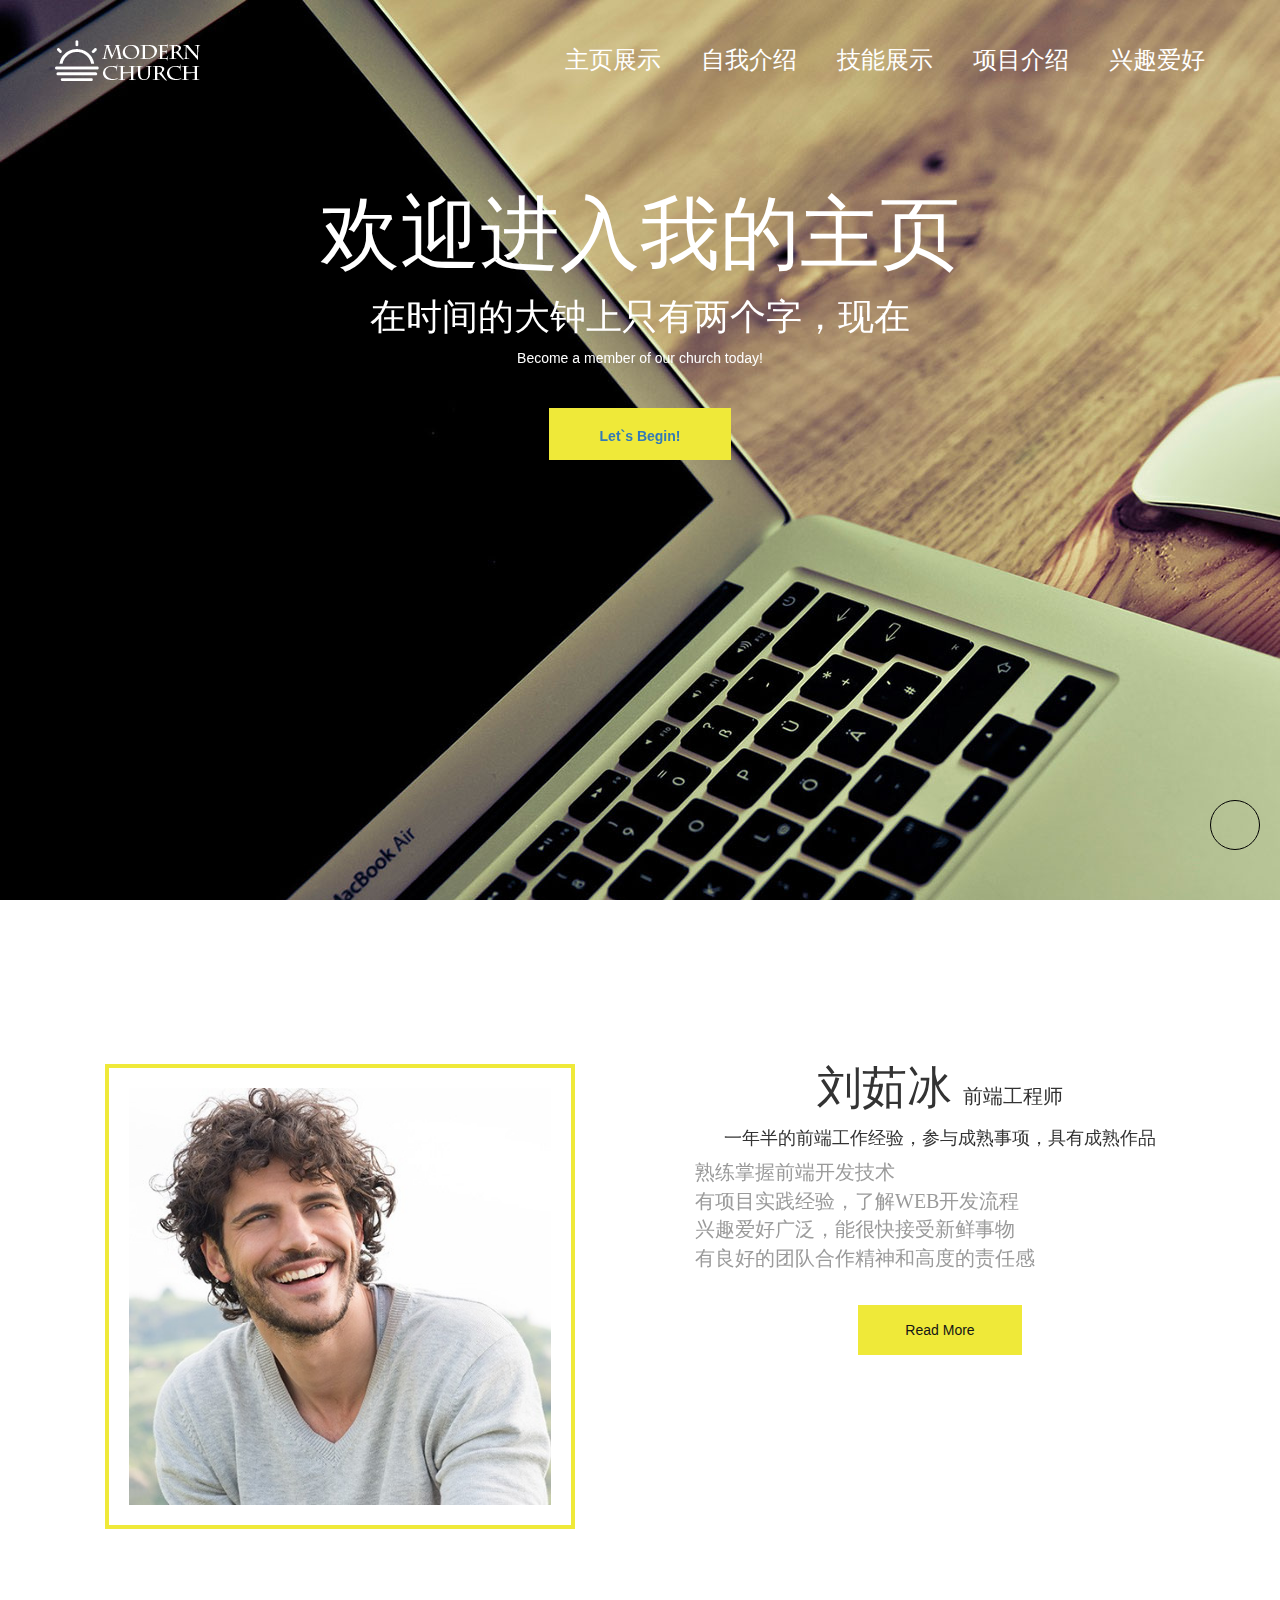
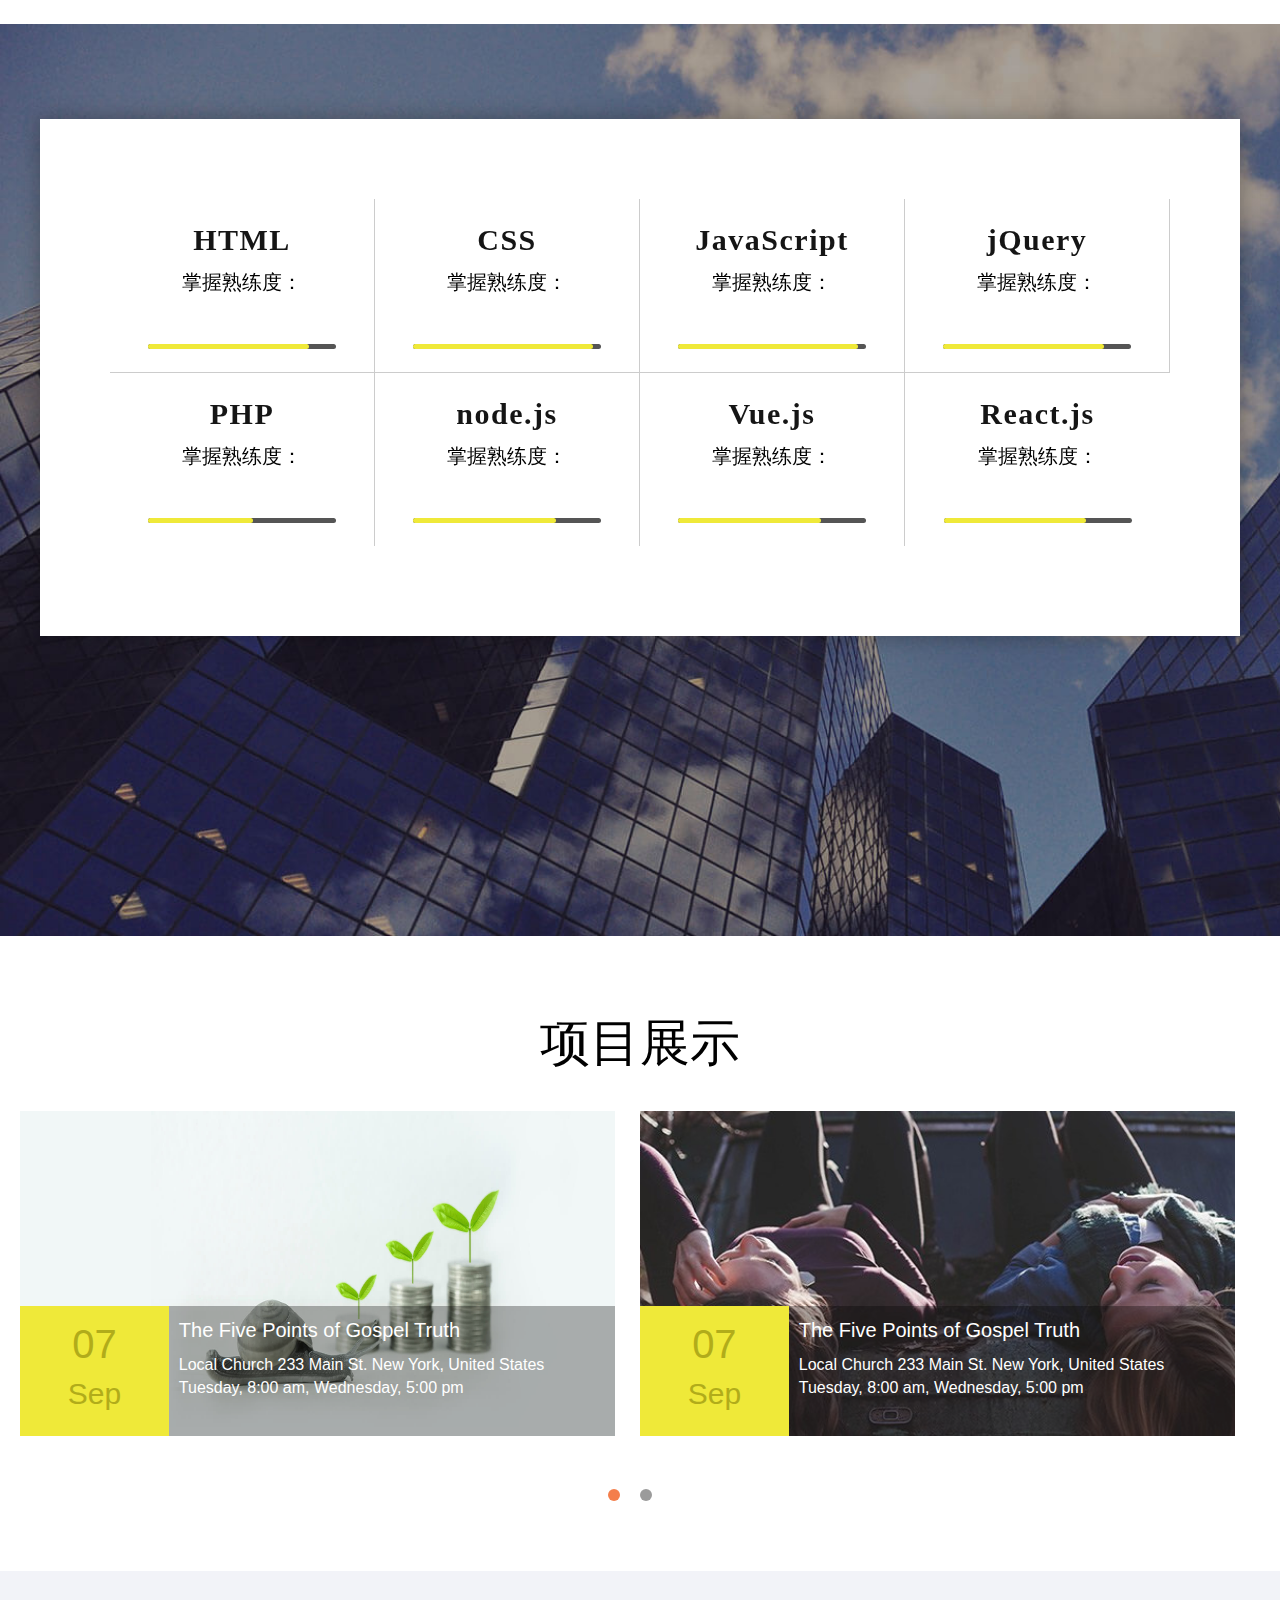
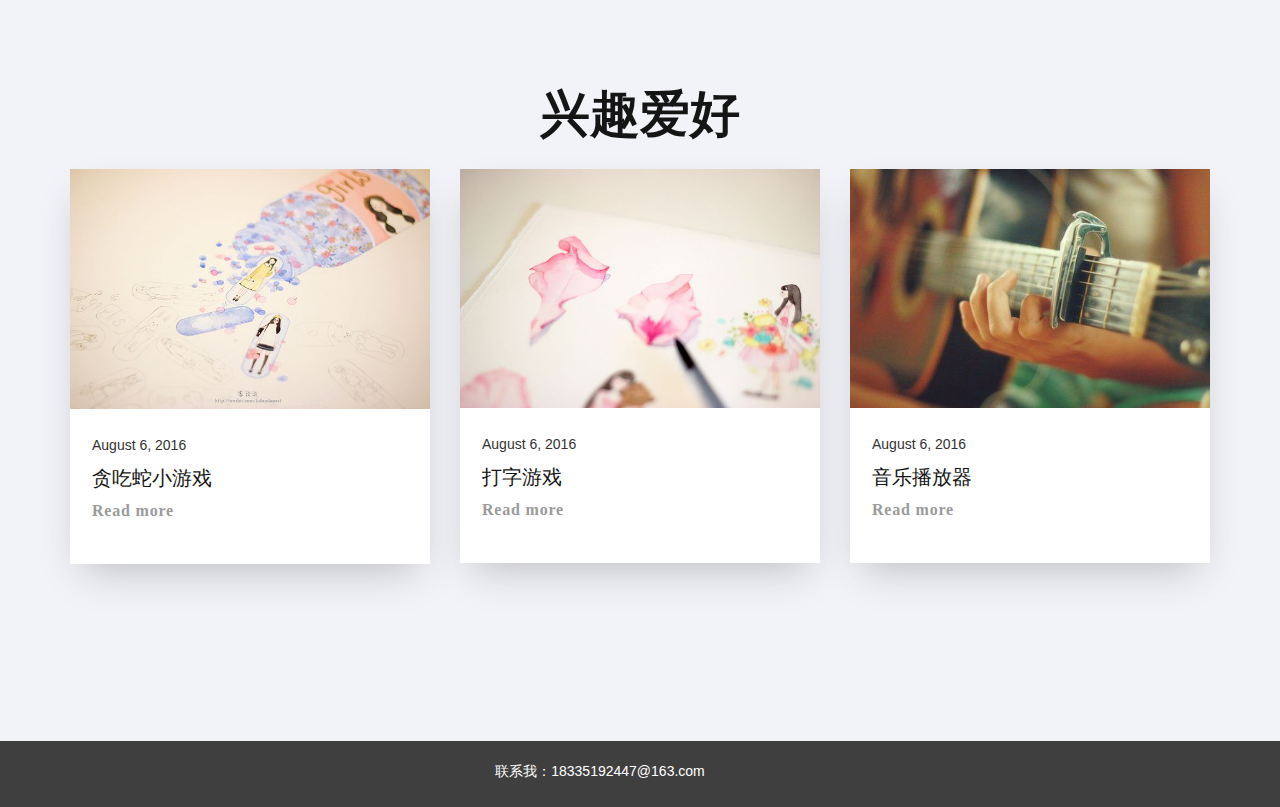
==== index.html @ 9169ab32 "'all'" ====
<!DOCTYPE html>
<html lang="en">
<head>
    <meta charset="UTF-8">
    <script src="src/jquery.js"></script>
    <script src="src/bootstrap.min.js"></script>
    <script src="index.js"></script>
    <link rel="stylesheet" href="src/bootstrap.min.css">
    <link rel="stylesheet" href="http://at.alicdn.com/t/font_359602_fuip4lczt9ey7gb9.css">
    <link rel="stylesheet" href="index.css">
    <script src="animate.js"></script>
    <title>个人站</title>
</head>
<body>
    <section class="banner">
        <div class="MAX-banner">
            <ul class="BN-img">
                <li class="active"><img src="img/02.jpg" alt=""></li>
                <li><img src="img/06.jpg" alt=""></li>
                <li><img src="img/03.jpg" alt=""></li>
            </ul>
            <ul class="BN-circle">
                <li class="icon-1 active"></li>
                <li class="icon-1"></li>
                <li class="icon-1"></li>
            </ul>
            <div class="nav">
                <div class="nav-inner">
                    <div class="logo">
                        <img src="img/logo.png" alt="">
                    </div>
                    <div class="nav_elements">
                        <ul>
                            <li>
                                <a>主页展示</a>
                            </li>
                            <li>
                                <a>自我介绍</a>
                            </li>
                            <li>
                                <a>技能展示</a>
                            </li>
                            <li>
                                <a>项目介绍</a>
                            </li>
                            <li>
                                <a>兴趣爱好</a>
                            </li>
                        </ul>
                    </div>
                </div>
            </div>
        </div>
    </section>
    <ul class="nav-hide">
        <li><a href="">主页展示</a></li>
        <li><a href="">自我介绍</a></li>
        <li><a href="">技能展示</a></li>
        <li><a href="">项目介绍</a></li>
        <li><a href="">兴趣爱好</a></li>
    </ul>
    <div class="MIN-nav_elements">
        <div class="nav_top">
            <span class="icon-caidan"></span>
            <div class="logo">
                <img src="img/logo.png" alt="">
            </div>
            <span class="icon-sandian"></span>
        </div>
    </div>
    <div class="navTop">
        <div class="navTop_inner">
            <div class="logoBox">
                <img src="img/logo.png" alt="">
            </div>
            <div class="wordBox">
                <ul>
                    <li>
                        <a>主页展示</a>
                    </li>
                    <li>
                        <a>自我介绍</span></a>
                    </li>
                    <li>
                        <a>技能展示</a>
                    </li>
                    <li>
                        <a>项目展示</a>
                    </li>
                    <li>
                        <a>兴趣爱好</a>
                    </li>
                </ul>
            </div>
        </div>
    </div>
    <div class="container rb_section1">
        <div class="row">
            <div class="col-sm-10 col-sm-offset-1 col-lg-8 col-lg-offset-2 col-md-10 col-md-offset-1 col-xs-12">
                <div class="hgroup">
                    <h1 style="font-family: 华文新魏">欢迎进入我的主页</h1>
                    <h3 style="font-family: 华文新魏">在时间的大钟上只有两个字，现在</h3>
                </div>
                <p>Become a member of our church today!</p>
                <a href="">Let`s Begin!</a>
            </div>
        </div>
    </div>
    <section class="rb_section2">
        <div class="row">
            <div class="col-md-6 col-md-push-6 col-sm-12">
                <div class="at_inset">
                    <div class="hgroup">
                        <h2 style="font-family: 华文新魏">刘茹冰 <span style="font-size: 20px">前端工程师</span></h2>
                        <h6 style="font-family: 华文新魏">一年半的前端工作经验，参与成熟事项，具有成熟作品</h6>
                    </div>
                    <p style="text-align: left;padding: 0 20px;font-family: 华文新魏;font-size: 20px">
                        <span class="icon-dian" style="font-family: iconfont;font-size: 20px"></span>
                        <span>熟练掌握前端开发技术</span><br>
                        <span class="icon-dian" style="font-family: iconfont;font-size: 20px"></span>
                        <span>有项目实践经验，了解WEB开发流程</span><br>
                        <span class="icon-dian" style="font-family: iconfont;font-size: 20px"></span>
                        <span>兴趣爱好广泛，能很快接受新鲜事物</span><br>
                        <span class="icon-dian" style="font-family: iconfont;font-size: 20px"></span>
                        <span>有良好的团队合作精神和高度的责任感</span><br>
                    </p>
                    <a>Read More</a>
                </div>
            </div>
            <div class="rb_section2_blew col-md-6 col-md-pull-6 col-sm-12">
                <div class="at_inset1">
                    <div class="at_inset1_img">
                        <img src="img/me.jpg" alt="">
                    </div>
                </div>
            </div>
        </div>
    </section>
    <section class="rb_section3">
        <div class="row">
            <div class="skill1 col-sm-3">
                <div class="skill1_1">
                    <div class="himg">
                        <span class="icon-html"></span>
                    </div>
                    <p><a href="">HTML</a></p>
                    <p style="font-family: 华文新魏;font-size: 20px;color: #000">掌握熟练度：</p>
                    <p class="plan">
                        <span style="width: 86%"></span>
                        <span class="icon-zuobiao" style="left: 80% "></span>
                    </p>
                </div>
            </div>
            <div class="skill1 col-sm-3">
                <div class="skill1_1">
                    <div class="himg">
                        <span class="icon-css31"></span>
                    </div>
                    <p><a href="">CSS</a></p>
                    <p style="font-family: 华文新魏;font-size: 20px;color: #000">掌握熟练度：</p>
                    <p class="plan">
                        <span style="width: 96%"></span>
                        <span class="icon-zuobiao" style="left: 90% "></span>
                    </p>
                </div>
            </div>
            <div class="skill1 col-sm-3">
                <div class="skill1_1">
                    <div class="himg">
                        <span class="icon-socialjavascript"></span>
                    </div>
                    <p><a href="">JavaScript</a></p>
                    <p style="font-family: 华文新魏;font-size: 20px;color: #000">掌握熟练度：</p>
                    <p class="plan">
                        <span style="width: 96%"></span>
                        <span class="icon-zuobiao" style="left: 90% "></span>
                    </p>
                </div>
            </div>
            <div class="skill1 col-sm-3">
                <div class="skill1_1">
                    <div class="himg">
                        <span class="icon-jquery-copy"></span>
                    </div>
                    <p><a href="">jQuery</a></p>
                    <p style="font-family: 华文新魏;font-size: 20px;color: #000">掌握熟练度：</p>
                    <p class="plan">
                        <span style="width: 86%"></span>
                        <span class="icon-zuobiao" style="left: 80% "></span>
                    </p>
                </div>
            </div>
            <div class="skill1 skill3 col-sm-3">
                <div class="skill1_1">
                    <div class="himg">
                        <span class="icon-php"></span>
                    </div>
                    <p><a href="">PHP</a></p>
                    <p style="font-family: 华文新魏;font-size: 20px;color: #000">掌握熟练度：</p>
                    <p class="plan">
                        <span style="width: 56%"></span>
                        <span class="icon-zuobiao" style="left: 50% "></span>
                    </p>
                </div>
            </div>
            <div class="skill1 skill3 col-sm-3">
                <div class="skill1_1">
                    <div class="himg">
                        <span class="icon-nodejs1"></span>
                    </div>
                    <p><a href="">node.js</a></p>
                    <p style="font-family: 华文新魏;font-size: 20px;color: #000">掌握熟练度：</p>
                    <p class="plan">
                        <span style="width: 76%"></span>
                        <span class="icon-zuobiao" style="left: 70% "></span>
                    </p>
                </div>
            </div>
            <div class="skill1 skill3 col-sm-3">
                <div class="skill1_1">
                    <div class="himg">
                        <span class="icon-vuejs"></span>
                    </div>
                    <p><a href="">Vue.js</a></p>
                    <p style="font-family: 华文新魏;font-size: 20px;color: #000">掌握熟练度：</p>
                    <p class="plan">
                        <span style="width: 76%"></span>
                        <span class="icon-zuobiao" style="left: 70% "></span>
                    </p>
                </div>
            </div>
            <div class="skill1 skill4 col-sm-3">
                <div class="skill1_1">
                    <div class="himg">
                        <span class="icon-react"></span>
                    </div>
                    <p><a href="">React.js</a></p>
                    <p style="font-family: 华文新魏;font-size: 20px;color: #000">掌握熟练度：</p>
                    <p class="plan">
                        <span style="width: 76%"></span>
                        <span class="icon-zuobiao" style="left: 70% "></span>
                    </p>
                </div>
            </div>
        </div>
    </section>
    <section class="rb_section4">
        <div class="events">
            <div class="events_1">
                <h2 style="font-family: 华文新魏">项目展示</h2>
            </div>
            <div class="events_box">
                <ul class="events_2_box">
                    <div class="events_2">
                        <a href="">
                            <div class="events-page">
                                <img src="img/xm1.jpg" alt="">
                                <div class="events-inner">
                                    <div class="events-inner-time">
                                        <span>07</span>
                                        <span>Sep</span>
                                    </div>
                                    <div class="events-inner-body">
                                        <p>The Five Points of Gospel Truth</p>
                                        <span>Local Church 233 Main St. New York, United States</span>
                                        <span>Tuesday, 8:00 am, Wednesday, 5:00 pm</span>
                                    </div>
                                </div>
                                <div class="events-page1">
                                    <span class="icon-chakan" style="font-family: iconfont"></span>
                                </div>
                            </div>

                        </a>
                    </div>
                    <div class="events_2">
                        <a href="">
                            <div class="events-page">
                                <img src="img/event-10-563x310.jpg" alt="">
                                <div class="events-inner">
                                    <div class="events-inner-time">
                                        <span>07</span>
                                        <span>Sep</span>
                                    </div>
                                    <div class="events-inner-body">
                                        <p>The Five Points of Gospel Truth</p>
                                        <span>Local Church 233 Main St. New York, United States</span>
                                        <span>Tuesday, 8:00 am, Wednesday, 5:00 pm</span>
                                    </div>
                                </div>
                                <div class="events-page1">
                                    <span class="icon-chakan" style="font-family: iconfont"></span>
                                </div>
                            </div>
                        </a>
                    </div>

                    <div class="events_2">
                        <a href="">
                            <div class="events-page">
                                <img src="img/event-9-563x310.jpg" alt="">
                                <div class="events-inner">
                                    <div class="events-inner-time">
                                        <span>07</span>
                                        <span>Sep</span>
                                    </div>
                                    <div class="events-inner-body">
                                        <p>The Five Points of Gospel Truth</p>
                                        <span>Local Church 233 Main St. New York, United States</span>
                                        <span>Tuesday, 8:00 am, Wednesday, 5:00 pm</span>
                                    </div>
                                </div>
                                <div class="events-page1">
                                    <span class="icon-chakan" style="font-family: iconfont"></span>
                                </div>
                            </div>
                        </a>
                    </div>
                    <div class="events_2">
                        <a href="">
                            <div class="events-page">
                                <img src="img/event-9-563x310.jpg" alt="">
                                <div class="events-inner">
                                    <div class="events-inner-time">
                                        <span>07</span>
                                        <span>Sep</span>
                                    </div>
                                    <div class="events-inner-body">
                                        <p>The Five Points of Gospel Truth</p>
                                        <span>Local Church 233 Main St. New York, United States</span>
                                        <span>Tuesday, 8:00 am, Wednesday, 5:00 pm</span>
                                    </div>
                                </div>
                                <div class="events-page1">
                                    <span class="icon-chakan" style="font-family: iconfont"></span>
                                </div>
                            </div>
                        </a>
                    </div>

                </ul>
                <ul class="events_circle">
                    <li class="active"></li>
                    <li></li>
                </ul>
            </div>
        </div>
    </section>
    <section class="rb_section5">
        <div class="GitHub">
            <h2 style="font-family: 华文新魏;font-size: 50px">兴趣爱好</h2>
            <div class="GitHub_inner">
                <div class="GI-1 col-sm-8  col-md-4">
                    <articel class="post-boxed">
                        <figure>
                            <img src="img/snake.jpg" alt="">
                        </figure>
                        <div class="post-boxed__body">
                            <p class="post-boxed__time">August 6, 2016</p>
                            <p class="post-boxed__title">
                                <a href="Snake/index.html">贪吃蛇小游戏</a>
                            </p>
                            <a href="Snake/index.html" class="link">Read more</a>
                        </div>
                    </articel>
                </div>
                <div class="GI-1 col-sm-8  col-md-4">
                    <articel class="post-boxed">
                        <figure>
                            <img src="img/word.jpg" alt="">
                        </figure>
                        <div class="post-boxed__body">
                            <p class="post-boxed__time">August 6, 2016</p>
                            <p class="post-boxed__title">
                                <a href="word/index.html">打字游戏</a>
                            </p>
                            <a href="word/index.html" class="link">Read more</a>
                        </div>
                    </articel>
                </div>
                <div class="GI-1 col-sm-8  col-md-4">
                    <articel class="post-boxed">
                        <figure>
                            <img src="img/music.jpg" alt="">
                        </figure>
                        <div class="post-boxed__body">
                            <p class="post-boxed__time">August 6, 2016</p>
                            <p class="post-boxed__title">
                                <a href="music/Music.html">音乐播放器</a>
                            </p>
                            <a href="music/Music.html" class="link">Read more</a>
                        </div>
                    </articel>
                </div>
            </div>
        </div>
    </section>
    <footer>
        <div class="foot">
            <p>联系我：18335192447@163.com</p>
        </div>
    </footer>

    <div class="return"><span class="icon-top"></span></div>
</body>
</html>
---- index.css ----
.container {
  box-sizing: border-box;
  margin: 0 auto;
  padding-left: 15px;
  padding-right: 15px;
}

.row {
  margin-left: -15px;
  margin-right: -15px;
  box-sizing: border-box;
  overflow: hidden;
}

.container {
  width: 100%;
}

.MIN-nav_elements {
  display: block;
}

.nav-inner {
  display: none;
}

.rb_section2 {
  padding: 60px 0;
}

.col-xs-1 {
  width: 8.33333%;
  float: left;
}

.col-xs-offset-1 {
  margin-left: 8.33333%;
}

.col-xs-push-1 {
  left: 8.33333%;
  position: relative;
}

.col-xs-pull-1 {
  right: 8.33333%;
  position: relative;
}

.col-xs-2 {
  width: 16.66667%;
  float: left;
}

.col-xs-offset-2 {
  margin-left: 16.66667%;
}

.col-xs-push-2 {
  left: 16.66667%;
  position: relative;
}

.col-xs-pull-2 {
  right: 16.66667%;
  position: relative;
}

.col-xs-3 {
  width: 25%;
  float: left;
}

.col-xs-offset-3 {
  margin-left: 25%;
}

.col-xs-push-3 {
  left: 25%;
  position: relative;
}

.col-xs-pull-3 {
  right: 25%;
  position: relative;
}

.col-xs-4 {
  width: 33.33333%;
  float: left;
}

.col-xs-offset-4 {
  margin-left: 33.33333%;
}

.col-xs-push-4 {
  left: 33.33333%;
  position: relative;
}

.col-xs-pull-4 {
  right: 33.33333%;
  position: relative;
}

.col-xs-5 {
  width: 41.66667%;
  float: left;
}

.col-xs-offset-5 {
  margin-left: 41.66667%;
}

.col-xs-push-5 {
  left: 41.66667%;
  position: relative;
}

.col-xs-pull-5 {
  right: 41.66667%;
  position: relative;
}

.col-xs-6 {
  width: 50%;
  float: left;
}

.col-xs-offset-6 {
  margin-left: 50%;
}

.col-xs-push-6 {
  left: 50%;
  position: relative;
}

.col-xs-pull-6 {
  right: 50%;
  position: relative;
}

.col-xs-7 {
  width: 58.33333%;
  float: left;
}

.col-xs-offset-7 {
  margin-left: 58.33333%;
}

.col-xs-push-7 {
  left: 58.33333%;
  position: relative;
}

.col-xs-pull-7 {
  right: 58.33333%;
  position: relative;
}

.col-xs-8 {
  width: 66.66667%;
  float: left;
}

.col-xs-offset-8 {
  margin-left: 66.66667%;
}

.col-xs-push-8 {
  left: 66.66667%;
  position: relative;
}

.col-xs-pull-8 {
  right: 66.66667%;
  position: relative;
}

.col-xs-9 {
  width: 75%;
  float: left;
}

.col-xs-offset-9 {
  margin-left: 75%;
}

.col-xs-push-9 {
  left: 75%;
  position: relative;
}

.col-xs-pull-9 {
  right: 75%;
  position: relative;
}

.col-xs-10 {
  width: 83.33333%;
  float: left;
}

.col-xs-offset-10 {
  margin-left: 83.33333%;
}

.col-xs-push-10 {
  left: 83.33333%;
  position: relative;
}

.col-xs-pull-10 {
  right: 83.33333%;
  position: relative;
}

.col-xs-11 {
  width: 91.66667%;
  float: left;
}

.col-xs-offset-11 {
  margin-left: 91.66667%;
}

.col-xs-push-11 {
  left: 91.66667%;
  position: relative;
}

.col-xs-pull-11 {
  right: 91.66667%;
  position: relative;
}

.col-xs-12 {
  width: 100%;
  float: left;
}

.col-xs-offset-12 {
  margin-left: 100%;
}

.col-xs-push-12 {
  left: 100%;
  position: relative;
}

.col-xs-pull-12 {
  right: 100%;
  position: relative;
}

.xs-hidden {
  display: none;
}

@media screen and (min-width: 768px) {
  .container {
    width: 750px;
  }
  .MIN-nav_elements {
    display: block;
  }
  .nav-inner {
    display: none;
  }
  .rb_section2 {
    padding: 70px 0;
  }
  .nav-hide {
    display: block;
  }
  .col-sm-1 {
    width: 8.33333%;
    float: left;
  }
  .col-sm-offset-1 {
    margin-left: 8.33333%;
  }
  .col-sm-push-1 {
    left: 8.33333%;
    position: relative;
  }
  .col-sm-pull-1 {
    right: 8.33333%;
    position: relative;
  }
  .col-sm-2 {
    width: 16.66667%;
    float: left;
  }
  .col-sm-offset-2 {
    margin-left: 16.66667%;
  }
  .col-sm-push-2 {
    left: 16.66667%;
    position: relative;
  }
  .col-sm-pull-2 {
    right: 16.66667%;
    position: relative;
  }
  .col-sm-3 {
    width: 25%;
    float: left;
  }
  .col-sm-offset-3 {
    margin-left: 25%;
  }
  .col-sm-push-3 {
    left: 25%;
    position: relative;
  }
  .col-sm-pull-3 {
    right: 25%;
    position: relative;
  }
  .col-sm-4 {
    width: 33.33333%;
    float: left;
  }
  .col-sm-offset-4 {
    margin-left: 33.33333%;
  }
  .col-sm-push-4 {
    left: 33.33333%;
    position: relative;
  }
  .col-sm-pull-4 {
    right: 33.33333%;
    position: relative;
  }
  .col-sm-5 {
    width: 41.66667%;
    float: left;
  }
  .col-sm-offset-5 {
    margin-left: 41.66667%;
  }
  .col-sm-push-5 {
    left: 41.66667%;
    position: relative;
  }
  .col-sm-pull-5 {
    right: 41.66667%;
    position: relative;
  }
  .col-sm-6 {
    width: 50%;
    float: left;
  }
  .col-sm-offset-6 {
    margin-left: 50%;
  }
  .col-sm-push-6 {
    left: 50%;
    position: relative;
  }
  .col-sm-pull-6 {
    right: 50%;
    position: relative;
  }
  .col-sm-7 {
    width: 58.33333%;
    float: left;
  }
  .col-sm-offset-7 {
    margin-left: 58.33333%;
  }
  .col-sm-push-7 {
    left: 58.33333%;
    position: relative;
  }
  .col-sm-pull-7 {
    right: 58.33333%;
    position: relative;
  }
  .col-sm-8 {
    width: 66.66667%;
    float: left;
  }
  .col-sm-offset-8 {
    margin-left: 66.66667%;
  }
  .col-sm-push-8 {
    left: 66.66667%;
    position: relative;
  }
  .col-sm-pull-8 {
    right: 66.66667%;
    position: relative;
  }
  .col-sm-9 {
    width: 75%;
    float: left;
  }
  .col-sm-offset-9 {
    margin-left: 75%;
  }
  .col-sm-push-9 {
    left: 75%;
    position: relative;
  }
  .col-sm-pull-9 {
    right: 75%;
    position: relative;
  }
  .col-sm-10 {
    width: 83.33333%;
    float: left;
  }
  .col-sm-offset-10 {
    margin-left: 83.33333%;
  }
  .col-sm-push-10 {
    left: 83.33333%;
    position: relative;
  }
  .col-sm-pull-10 {
    right: 83.33333%;
    position: relative;
  }
  .col-sm-11 {
    width: 91.66667%;
    float: left;
  }
  .col-sm-offset-11 {
    margin-left: 91.66667%;
  }
  .col-sm-push-11 {
    left: 91.66667%;
    position: relative;
  }
  .col-sm-pull-11 {
    right: 91.66667%;
    position: relative;
  }
  .col-sm-12 {
    width: 100%;
    float: left;
  }
  .col-sm-offset-12 {
    margin-left: 100%;
  }
  .col-sm-push-12 {
    left: 100%;
    position: relative;
  }
  .col-sm-pull-12 {
    right: 100%;
    position: relative;
  }
  .sm-hidden {
    display: none;
  }
}

@media screen and (min-width: 992px) {
  .container {
    width: 970px;
  }
  .MIN-nav_elements {
    display: none;
  }
  .nav-inner {
    display: block;
  }
  .rb_section2 {
    padding: 95px 0;
  }
  .nav-hide {
    display: none !important;
  }
  .col-md-1 {
    width: 8.33333%;
    float: left;
  }
  .col-md-offset-1 {
    margin-left: 8.33333%;
  }
  .col-md-push-1 {
    left: 8.33333%;
    position: relative;
  }
  .col-md-pull-1 {
    right: 8.33333%;
    position: relative;
  }
  .col-md-2 {
    width: 16.66667%;
    float: left;
  }
  .col-md-offset-2 {
    margin-left: 16.66667%;
  }
  .col-md-push-2 {
    left: 16.66667%;
    position: relative;
  }
  .col-md-pull-2 {
    right: 16.66667%;
    position: relative;
  }
  .col-md-3 {
    width: 25%;
    float: left;
  }
  .col-md-offset-3 {
    margin-left: 25%;
  }
  .col-md-push-3 {
    left: 25%;
    position: relative;
  }
  .col-md-pull-3 {
    right: 25%;
    position: relative;
  }
  .col-md-4 {
    width: 33.33333%;
    float: left;
  }
  .col-md-offset-4 {
    margin-left: 33.33333%;
  }
  .col-md-push-4 {
    left: 33.33333%;
    position: relative;
  }
  .col-md-pull-4 {
    right: 33.33333%;
    position: relative;
  }
  .col-md-5 {
    width: 41.66667%;
    float: left;
  }
  .col-md-offset-5 {
    margin-left: 41.66667%;
  }
  .col-md-push-5 {
    left: 41.66667%;
    position: relative;
  }
  .col-md-pull-5 {
    right: 41.66667%;
    position: relative;
  }
  .col-md-6 {
    width: 50%;
    float: left;
  }
  .col-md-offset-6 {
    margin-left: 50%;
  }
  .col-md-push-6 {
    left: 50%;
    position: relative;
  }
  .col-md-pull-6 {
    right: 50%;
    position: relative;
  }
  .col-md-7 {
    width: 58.33333%;
    float: left;
  }
  .col-md-offset-7 {
    margin-left: 58.33333%;
  }
  .col-md-push-7 {
    left: 58.33333%;
    position: relative;
  }
  .col-md-pull-7 {
    right: 58.33333%;
    position: relative;
  }
  .col-md-8 {
    width: 66.66667%;
    float: left;
  }
  .col-md-offset-8 {
    margin-left: 66.66667%;
  }
  .col-md-push-8 {
    left: 66.66667%;
    position: relative;
  }
  .col-md-pull-8 {
    right: 66.66667%;
    position: relative;
  }
  .col-md-9 {
    width: 75%;
    float: left;
  }
  .col-md-offset-9 {
    margin-left: 75%;
  }
  .col-md-push-9 {
    left: 75%;
    position: relative;
  }
  .col-md-pull-9 {
    right: 75%;
    position: relative;
  }
  .col-md-10 {
    width: 83.33333%;
    float: left;
  }
  .col-md-offset-10 {
    margin-left: 83.33333%;
  }
  .col-md-push-10 {
    left: 83.33333%;
    position: relative;
  }
  .col-md-pull-10 {
    right: 83.33333%;
    position: relative;
  }
  .col-md-11 {
    width: 91.66667%;
    float: left;
  }
  .col-md-offset-11 {
    margin-left: 91.66667%;
  }
  .col-md-push-11 {
    left: 91.66667%;
    position: relative;
  }
  .col-md-pull-11 {
    right: 91.66667%;
    position: relative;
  }
  .col-md-12 {
    width: 100%;
    float: left;
  }
  .col-md-offset-12 {
    margin-left: 100%;
  }
  .col-md-push-12 {
    left: 100%;
    position: relative;
  }
  .col-md-pull-12 {
    right: 100%;
    position: relative;
  }
  .md-hidden {
    display: none;
  }
}

@media screen and (min-width: 1200px) {
  .container {
    width: 1170px;
  }
  .MIN-nav_elements {
    display: none;
  }
  .nav-inner {
    display: block;
  }
  .rb_section2 {
    padding: 95px 0;
  }
  .nav-hide {
    display: none !important;
  }
  .col-lg-1 {
    width: 8.33333%;
    float: left;
  }
  .col-lg-offset-1 {
    margin-left: 8.33333%;
  }
  .col-lg-push-1 {
    left: 8.33333%;
    position: relative;
  }
  .col-lg-pull-1 {
    right: 8.33333%;
    position: relative;
  }
  .col-lg-2 {
    width: 16.66667%;
    float: left;
  }
  .col-lg-offset-2 {
    margin-left: 16.66667%;
  }
  .col-lg-push-2 {
    left: 16.66667%;
    position: relative;
  }
  .col-lg-pull-2 {
    right: 16.66667%;
    position: relative;
  }
  .col-lg-3 {
    width: 25%;
    float: left;
  }
  .col-lg-offset-3 {
    margin-left: 25%;
  }
  .col-lg-push-3 {
    left: 25%;
    position: relative;
  }
  .col-lg-pull-3 {
    right: 25%;
    position: relative;
  }
  .col-lg-4 {
    width: 33.33333%;
    float: left;
  }
  .col-lg-offset-4 {
    margin-left: 33.33333%;
  }
  .col-lg-push-4 {
    left: 33.33333%;
    position: relative;
  }
  .col-lg-pull-4 {
    right: 33.33333%;
    position: relative;
  }
  .col-lg-5 {
    width: 41.66667%;
    float: left;
  }
  .col-lg-offset-5 {
    margin-left: 41.66667%;
  }
  .col-lg-push-5 {
    left: 41.66667%;
    position: relative;
  }
  .col-lg-pull-5 {
    right: 41.66667%;
    position: relative;
  }
  .col-lg-6 {
    width: 50%;
    float: left;
  }
  .col-lg-offset-6 {
    margin-left: 50%;
  }
  .col-lg-push-6 {
    left: 50%;
    position: relative;
  }
  .col-lg-pull-6 {
    right: 50%;
    position: relative;
  }
  .col-lg-7 {
    width: 58.33333%;
    float: left;
  }
  .col-lg-offset-7 {
    margin-left: 58.33333%;
  }
  .col-lg-push-7 {
    left: 58.33333%;
    position: relative;
  }
  .col-lg-pull-7 {
    right: 58.33333%;
    position: relative;
  }
  .col-lg-8 {
    width: 66.66667%;
    float: left;
  }
  .col-lg-offset-8 {
    margin-left: 66.66667%;
  }
  .col-lg-push-8 {
    left: 66.66667%;
    position: relative;
  }
  .col-lg-pull-8 {
    right: 66.66667%;
    position: relative;
  }
  .col-lg-9 {
    width: 75%;
    float: left;
  }
  .col-lg-offset-9 {
    margin-left: 75%;
  }
  .col-lg-push-9 {
    left: 75%;
    position: relative;
  }
  .col-lg-pull-9 {
    right: 75%;
    position: relative;
  }
  .col-lg-10 {
    width: 83.33333%;
    float: left;
  }
  .col-lg-offset-10 {
    margin-left: 83.33333%;
  }
  .col-lg-push-10 {
    left: 83.33333%;
    position: relative;
  }
  .col-lg-pull-10 {
    right: 83.33333%;
    position: relative;
  }
  .col-lg-11 {
    width: 91.66667%;
    float: left;
  }
  .col-lg-offset-11 {
    margin-left: 91.66667%;
  }
  .col-lg-push-11 {
    left: 91.66667%;
    position: relative;
  }
  .col-lg-pull-11 {
    right: 91.66667%;
    position: relative;
  }
  .col-lg-12 {
    width: 100%;
    float: left;
  }
  .col-lg-offset-12 {
    margin-left: 100%;
  }
  .col-lg-push-12 {
    left: 100%;
    position: relative;
  }
  .col-lg-pull-12 {
    right: 100%;
    position: relative;
  }
  .lg-hidden {
    display: none;
  }
}

* {
  padding: 0;
  margin: 0;
  list-style: none;
}

body, html {
  width: 100%;
}

body.active, html.active {
  width: 100%;
  height: 100%;
  overflow: hidden;
}

.banner {
  width: 100%;
  position: fixed;
  left: 0;
  top: 0;
  z-index: -1;
}

.MAX-banner {
  width: 100%;
  height: 100vh;
  overflow: hidden;
  position: relative;
}

.BN-img {
  width: 100%;
  height: 100%;
  position: relative;
}

.BN-img li {
  position: absolute;
  left: 0;
  top: 0;
  opacity: 0;
}

.BN-img li.active {
  opacity: 1;
}

.BN-circle {
  width: 150px;
  height: 20px;
  position: absolute;
  left: 50%;
  margin-left: -75px;
  top: 570px;
}

.BN-circle li {
  float: left;
  font-size: 26px;
  font-family: iconfont;
  color: #bce8f1;
  margin-right: 20px;
}

.BN-circle li.active {
  color: #fff;
}

.nav {
  width: 100%;
  height: 121px;
  position: absolute;
  left: 0;
  top: 0;
}

.nav .nav-inner {
  max-width: 1200px;
  height: 121px;
  padding: 40px 15px;
  margin: 0 auto;
  box-sizing: border-box;
}

.logo {
  float: left;
}

.nav_elements {
  float: right;
}

.nav_elements ul li {
  padding: 0 20px;
  float: left;
  line-height: 41px;
  font-weight: 400;
  color: #fff;
  font-size: 24px;
  font-family: '华文新魏';
}

.nav_elements ul li:hover {
  color: #efe939;
}

.nav_elements ul li:hover a {
  color: #efe939;
}

.nav_elements ul li a {
  color: #fff;
}

.nav_elements ul li span {
  font-family: iconfont;
}

.MIN-nav_elements {
  background: #000;
  width: 100%;
  height: 56px;
  line-height: 56px;
  padding: 0 20px;
  position: fixed;
  left: 0;
  top: 0;
  z-index: 1000 !important;
}

.MIN-nav_elements span {
  font-family: iconfont;
  float: left;
  font-size: 30px;
  color: #fff;
  margin-right: 30px;
}

.MIN-nav_elements span:last-child {
  float: right;
  margin-right: 0;
}

.MIN-nav_elements .logo {
  width: 99.7px;
  height: 28px;
  float: left;
}

@keyframes navDown {
  0% {
    transform: translateX(-5px) scale(1.2);
    opacity: 0;
  }
  100% {
    transform: translateX(0) scale(1);
    opacity: 1;
  }
}

.nav-hide > li:nth-child(1) {
  animation: navDown 0.6s ease forwards;
  animation-delay: 280ms;
  transition: opacity 0.6s ease ,transform 0.6s ease-in;
}

.nav-hide > li:nth-child(2) {
  animation: navDown 0.8s ease forwards;
  animation-delay: 320ms;
  transition: opacity 0.6s ease,transform 0.6s ease-in;
}

.nav-hide > li:nth-child(3) {
  animation: navDown 0.8s ease forwards;
  animation-delay: 365ms;
  transition: opacity 0.6s ease,transform 0.6s ease-in;
}

.nav-hide > li:nth-child(4) {
  animation: navDown 0.8s ease forwards;
  animation-delay: 400ms;
  transition: opacity 0.6s ease,transform 0.6s ease-in;
}

.nav-hide > li:nth-child(5) {
  animation: navDown 0.8s ease forwards;
  animation-delay: 430ms;
  transition: opacity 0.6s ease,transform 0.6s ease-in;
}

.nav-hide {
  width: 100%;
  height: 700px;
  position: absolute;
  left: 0;
  top: 56px;
  background: #000;
  z-index: 100 !important;
  padding: 0 20px;
  display: none;
}

.nav-hide li {
  width: 100%;
  padding: 20px 30px;
  border-bottom: 1px solid #E8E8E8;
}

.nav-hide li a {
  color: #fff;
  line-height: 20px;
  font-size: 16px;
}

.rb_section1 {
  margin-top: 170px;
  height: calc(100vh - 121px);
  max-width: 1170px;
}

.rb_section1 .row {
  text-align: center;
  color: #fff;
  height: 100%;
}

.rb_section1 .row h1 {
  font-size: 80px;
}

.rb_section1 .row h3 {
  font-size: 36px;
}

.rb_section1 .row a {
  width: 182px;
  height: 52px;
  box-sizing: border-box;
  /*padding: 11px 40px;*/
  font-size: 14px;
  line-height: 52px;
  font-weight: 700;
  border: 2px solid  #efe939;
  cursor: pointer;
  text-decoration: none;
  display: inline-block;
  margin-top: 30px;
  background: #efe939;
}

.rb_section2 .rb_section2_blew {
  margin-top: 20px;
}

.rb_section2 {
  width: 100%;
  background: #fff;
  z-index: 10;
  text-align: center;
}

.rb_section2 .row {
  max-width: 1200px;
  margin: 0 auto;
}

.rb_section2 .row .at_inset {
  padding: 0 20px;
}

.rb_section2 .row .at_inset .hgroup h2 {
  font-size: 45px;
}

.rb_section2 .row .at_inset .hgroup h6 {
  margin-top: 15px;
  font-size: 18px;
}

.rb_section2 .row .at_inset p {
  color: #9b9b9b;
  font-size: 14px;
}

.rb_section2 .row .at_inset a {
  display: inline-block;
  position: relative;
  z-index: 0;
  transition: background 0.4s,border-color 0.4s,color 0.4s;
  color: #151515;
  background-color: #efe939;
  border: 2px solid #efe939;
  margin-top: 22px;
  padding: 11px 45px;
  font-size: 14px;
  line-height: 24px;
  text-decoration: none;
  box-sizing: border-box;
}

.rb_section2 .row .at_inset1 {
  padding: 0 50px;
}

.rb_section2 .row .at_inset1 .at_inset1_img {
  border: 4px solid #efe939;
  padding: 20px;
  overflow: hidden;
}

.rb_section2 .row .at_inset1 .at_inset1_img img {
  display: block;
  width: 100%;
}

.rb_section3 {
  width: 100%;
  overflow: hidden;
  z-index: 0;
  height: 912px;
  background: url("img/img1-1.jpg");
  background-size: cover;
  padding: 95px 0;
  min-height: 772px;
}

.rb_section3 .row {
  margin: 0 auto;
  background: #fff;
  max-width: 1200px;
  padding: 80px 70px 90px;
  color: #9b9b9b;
  box-sizing: border-box;
  box-shadow: 0 0 21px 0 rgba(0, 0, 0, 0.31);
  /*min-height: 772px;*/
}

.rb_section3 .row .skill1 {
  box-sizing: border-box;
  height: 50%;
  border-right: 1px solid #ccc;
}


.rb_section3 .row .skill1 .skill1_1:hover{
  transform: rotate(360deg);
  transition: transform 1s ease;
  background: rgba(0,0,0,0.1);
  border-radius: 10%;
}
.rb_section3 .row .skill1 .skill1_1 .himg:hover{
  transform:scale(1.5);
  transition: transform 1s ease;
}
.rb_section3 .row .skill1 .skill1_1 {
  max-width: 300px;
  margin: 0 auto;
  text-align: center;
}

.rb_section3 .row .skill1 .skill1_1 .himg {
  font-family: iconfont;
  font-size: 50px;
  color: #efe939;
  margin-top: 10%;
}

.rb_section3 .row .skill1 .skill1_1 p {
  font-size: 16px;
}
.rb_section3 .row .plan{
  margin-top: 20%;
  width: 80%;
  margin-left: 10%;
  margin-bottom: 10%;
  height: 5px;
  background: #555;
  position: relative;
  border-radius: 10px;
}
.rb_section3 .row .plan>span:first-child{
  height: 5px;
  position: absolute;
  left: 0%;
  top:0;
  background:  #EFE939;
  border-radius: 10px;
}
.rb_section3 .row .plan>span:last-child{
  font-family: iconfont;
  font-size: 20px;
  position: absolute;
  top:-20px;
  color: #EFE939;
}

.rb_section3 .row .skill1 .skill1_1 p a {
  font-size: 30px;
  color: #151515;
  text-decoration: none;
  transition: .33s all ease;
}

.rb_section3 .row .skill1 .skill1_1 a {
  font: 700 16px "Merriweather","Times New Roman",Times,serif;
  line-height: 1.2;
  letter-spacing: .05em;
  vertical-align: middle;
  transition: .22s;
  font-size: 20px;
}

.rb_section3 .row .skill1 .skill1_1 a span {
  font-family: iconfont;
  font-size: 12px;
}

.rb_section3 .row .skill2 {
  border-right: 0;
}

.rb_section3 .row .skill3 {
  border-top: 1px solid #ccc;
}

.rb_section3 .row .skill4 {
  border-top: 1px solid #ccc;
  border-right: 0;
}

@media screen and (max-width: 768px) {
  .rb_section3 .row {
    padding: 50px 50px;
  }
  .rb_section3 .row > .skill1 {
    border: none;
    height: 25%;
  }
  .rb_section3 .row > .skill1 .skill1_1 {
    border-bottom: 1px solid #ccc;
  }
  .rb_section3 .row > .skill1 .skill1_1 .himg {
    font-size: 30px;
  }
  .rb_section3 .row > .skill1 .skill1_1 p {
    font-size: 12px;
  }
  .rb_section3 .row > .skill1 .skill1_1 p a {
    font-size: 20px;
  }
  .rb_section3 .row > .skill1 .skill1_1 a {
    font-size: 14px;
  }
}

.rb_section4 {
  width: 100%;
  padding: 60px 20px;
  background: #fff;
  box-sizing: border-box;
}

.rb_section4 .events {
  width: 100%;
}

.rb_section4 .events .events_1 {
  text-align: center;
  padding-bottom: 30px;
  color: #000;
}

.rb_section4 .events .events_1 h2 {
  font-size: 50px;
}

.rb_section4 .events .events_box {
  width: 100%;
  height: 400px;
  position: relative;
  overflow: hidden;
}

.rb_section4 .events .events_box .events_2_box {
  position: absolute;
  left: 0;
  top: 0;
  width: 200%;
  height: 325px;
}

.rb_section4 .events .events_box .events_2_box .events_2 {
  width: 24%;
  height: 100%;
  margin-right: 1%;
  float: left;
  position: relative;
}
.rb_section4 .events .events_box .events_2_box .events_2 .events-page {
  position: absolute;
  left: 0;
  top: 0;
  width: 100%;
  height: 100%;
}
.rb_section4 .events .events_box .events_2_box .events_2 .events-page:hover  .events-page1{
  display: block;
  transition: display 0.2s;
}
.rb_section4 .events .events_box .events_2_box .events_2 .events-page1 {
  position: absolute;
  left: 0;
  top: 0;
  width: 100%;
  height: 100%;
  background: rgba(0,0,0,0.7);
  display: none;
  text-align: center;
}
.rb_section4 .events .events_box .events_2_box .events_2 .events-page1>span{
  line-height: 300px;
  font-size: 100px;
}

.rb_section4 .events .events_box .events_2_box .events_2 .events-page> img {
  width: 100%;
  height: 100%;
}

.rb_section4 .events .events_box .events_2_box .events_2 .events-page .events-inner {
  position: absolute;
  left: 0;
  bottom: 0;
  width: 100%;
  height: 40%;
}

.rb_section4 .events .events_box .events_2_box .events_2 .events-page .events-inner .events-inner-time {
  float: left;
  width: 25%;
  height: 100%;
  background: #EFE939;
  font-size: 40px;
  color: #B1AC1A;
  padding: 10px 0;
}

.rb_section4 .events .events_box .events_2_box .events_2 .events-page .events-inner .events-inner-time span {
  display: block;
  text-align: center;
}

.rb_section4 .events .events_box .events_2_box .events_2 .events-page .events-inner .events-inner-time span:last-child {
  font-size: 30px;
}

.rb_section4 .events .events_box .events_2_box .events_2 .events-page .events-inner .events-inner-body {
  float: right;
  width: 75%;
  color: #fff;
  padding: 10px 10px;
  background: rgba(0,0,0,0.3);
  height: 100%;
}

.rb_section4 .events .events_box .events_2_box .events_2 .events-page .events-inner .events-inner-body p {
  font-size: 20px;
}

.rb_section4 .events .events_box .events_2_box .events_2 .events-page .events-inner .events-inner-body span {
  font-size: 16px;
}

.rb_section4 .events .events_circle {
  width: 64px;
  height: 12px;
  position: absolute;
  left: 0;
  right: 0;
  margin: auto;
  bottom: 10px;
}

.rb_section4 .events .events_circle li {
  float: left;
  width: 12px;
  height: 12px;
  border-radius: 50%;
  background: #9B9B9B;
  margin-right: 20px;
}

.rb_section4 .events .events_circle li.active {
  background: #F47E4B;
}

@media screen and (max-width: 992px) {
  .rb_section4 .events .events_1 h2 {
    font-size: 30px;
  }
  .rb_section4 .events .events_box {
    width: 70%;
    margin: 0 auto;
    overflow: hidden;
  }
  .rb_section4 .events .events_box .events_2_box {
    width: 400%;
    height: 100%;
  }
  .rb_section4 .events .events_box .events_2_box .events_2 {
    width: 25%;
  }
  .rb_section4 .events .events_box .events_2_box .events_2 .events-page .events-inner {
    height: 30%;
  }
  .rb_section4 .events .events_box .events_2_box .events_2 .events-page .events-inner .events-inner-time {
    font-size: 22px;
    padding: 14px 0;
  }
  .rb_section4 .events .events_box .events_2_box .events_2 .events-page .events-inner .events-inner-time span:last-child {
    font-size: 18px;
  }
  .rb_section4 .events .events_box .events_2_box .events_2 .events-page .events-inner .events-inner-body p {
    font-size: 14px;
  }
  .rb_section4 .events .events_box .events_2_box .events_2 .events-page .events-inner .events-inner-body span {
    font-size: 10px;
  }
}

@media screen and (max-width: 768px) {
  .rb_section3{
    height: auto;
  }
  .rb_section4 .events .events_box .events_2_box .events-page .events-inner {
    position: relative;
    bottom: -30% !important;
  }
  .rb_section4 .events .events_box .events_2_box .events-page .events-inner .events-inner-time {
    position: absolute;
    width: 100% !important;
    height: 20%;
    line-height: 20% !important;
    top: -30%;
    left: 0;
    padding: 9% !important;
    text-align: center;
  }
  .rb_section4 .events .events_box .events_2_box .events-page .events-inner .events-inner-time span {
    display: inline !important;
  }
  .rb_section4 .events .events_box .events_2_box .events-page .events-inner .events-inner-body {
    position: absolute;
    width: 100% !important;
    left: 0;
    padding: 0;
    top: 70%;
    background: #F2F3F8;
    color: #000 !important;
  }
  .rb_section4 .events .events_box .events_circle {
    bottom: 0px;
  }
}

.navTop {
  width: 100%;
  height: 60px;
  position: fixed;
  top: 0;
  left: 0;
  background: #fff;
  box-shadow: 0 2px 10px 1px rgba(0, 0, 0, 0.05);
  transition: .33s all ease;
  z-index: 1000;
  display: none;
  border-bottom: 1px solid #e5e7e9;
}

.navTop .navTop_inner {
  max-width: 1200px;
  margin: 0 auto;
  padding: 15px;
  box-sizing: border-box;
  height: 100%;
  font-family: '华文新魏';
  font-size: 24px;
}

.navTop .navTop_inner .logoBox {
  float: left;
  min-width: 220px;
}

.navTop .navTop_inner .logoBox img {
  max-height: 35px;
  height: 100%;
}

.navTop .navTop_inner .wordBox {
  float: right;
}

.navTop .navTop_inner .wordBox ul li {
  display: inline-block;
  padding: 0 10px;
  font-size: 20px;
  box-sizing: border-box;
  line-height: 30px;
}

.navTop .navTop_inner .wordBox ul li a {
  color:#25313d;
}

.navTop .navTop_inner .wordBox ul li a span {
  font-family: iconfont;
}

.navTop .navTop_inner .wordBox ul li a:hover {
  color: #cfaa45;
}

.navTop .navTop_inner .wordBox ul li:first-child a {
  color: #efe939;
}

  @media screen and (max-width: 992px) {
  .navTop {
    display: none !important;
  }
}

.rb_section5 {
  width: 100%;
  padding: 95px 0;
  background-color: #f2f3f8;
}

.rb_section5 .GitHub {
  max-width: 1200px;
  margin: 0 auto;
  padding: 0 15px;
  height: 560px;
}

.rb_section5 .GitHub h2 {
  font-size: 45px;
  line-height: 1.15556;
  font-family: "Merriweather","Times New Roman",Times,serif;
  font-weight: 700;
  color: #151515;
  text-align: center;
}

.rb_section5 .GitHub .GitHub_inner {
  margin-top: 45px;
  position: relative;
  transform: translateY(-30px);
  margin-bottom: -30px;
}
.rb_section5 .GitHub .GitHub_inner .col-sm-8{
  margin-left: 16.666667%;
}
.rb_section5 .GitHub .GitHub_inner .GI-1 {
  padding: 10px 15px;
  box-sizing: border-box;
}
.rb_section5 .GitHub .GitHub_inner .GI-1:hover{
  transform: scale(1.1);
  transition: transform 0.8s ease;
}

@media screen and (min-width: 992px){
  .rb_section5 .GitHub .GitHub_inner .col-md-4{
    margin-left: 0;
  }
}
@media  screen and (max-width: 992px){
  .rb_section5 .GitHub{
    min-height: 1800px;
  }
}


.rb_section5 .GitHub .GitHub_inner .GI-1 .post-boxed {
  position: relative;
  text-align: left;
  background: #fff;
  box-shadow: 0 18px 39px -13px #babbbf;
  display: block;
}
.rb_section5 .GitHub .GitHub_inner .GI-1 .post-boxed figure img {
  width: 100%;
}

.rb_section5 .GitHub .GitHub_inner .GI-1 .post-boxed .post-boxed__body {
  padding: 26px 22px 43px;
  background: #fff;
  box-sizing: border-box;
}

.rb_section5 .GitHub .GitHub_inner .GI-1 .post-boxed .post-boxed__body .post-boxed__time {
  text-align: left;
}

.rb_section5 .GitHub .GitHub_inner .GI-1 .post-boxed .post-boxed__body .post-boxed__title {
  margin-top: 6px;
  font-size: 20px;
  font-weight: 500;
  line-height: 1.3;
}

.rb_section5 .GitHub .GitHub_inner .GI-1 .post-boxed .post-boxed__body .post-boxed__title a {
  color: #151515;
}

.rb_section5 .GitHub .GitHub_inner .GI-1 .post-boxed .post-boxed__body .link {
  margin-top: 25px;
  font: 700 16px "Merriweather","Times New Roman",Times,serif;
  line-height: 1.2;
  letter-spacing: .05em;
  color: #9b9b9b;
}

@media screen and (max-width: 992px) and (min-width: 768px) {
  .rb_section5 .GitHub {
    max-width: 970px;
  }
  .rb_section5 .GitHub h2 {
    font-size: 30px;
  }
  .rb_section5 .GitHub .GitHub_inner {
    margin-top: 40px;
  }
  .GI-2 {
    display: none;
  }
}

@media screen and (max-width: 768px) {
  .rb_section5 {
    height: 1700px;
  }
  .rb_section5 .GitHub {
    max-width: 480px;
    min-width: 300px;
  }
  .rb_section5 .GitHub h2 {
    font-size: 26px;
  }
  .rb_section5 .GitHub .GitHub_inner {
    margin-top: 50px;
  }
}

footer {
  width: 100%;
  height: 66px;
  padding: 20px 0;
  box-sizing: border-box;
  background: #3f3f3f;
}

footer .foot {
  max-width: 1200px;
  padding: 0 20px;
}

footer .foot p {
  text-align: center;
  color: #fff;
}

.return{
  position: fixed;
  bottom: 50px;
  right: 20px;
  width: 50px;
  height: 50px;
  line-height: 50px;
  text-align: center;
  border-radius: 50%;
  border: 1px solid #000;
}
.return>span{
  font-family: iconfont;
  font-size: 30px;
}
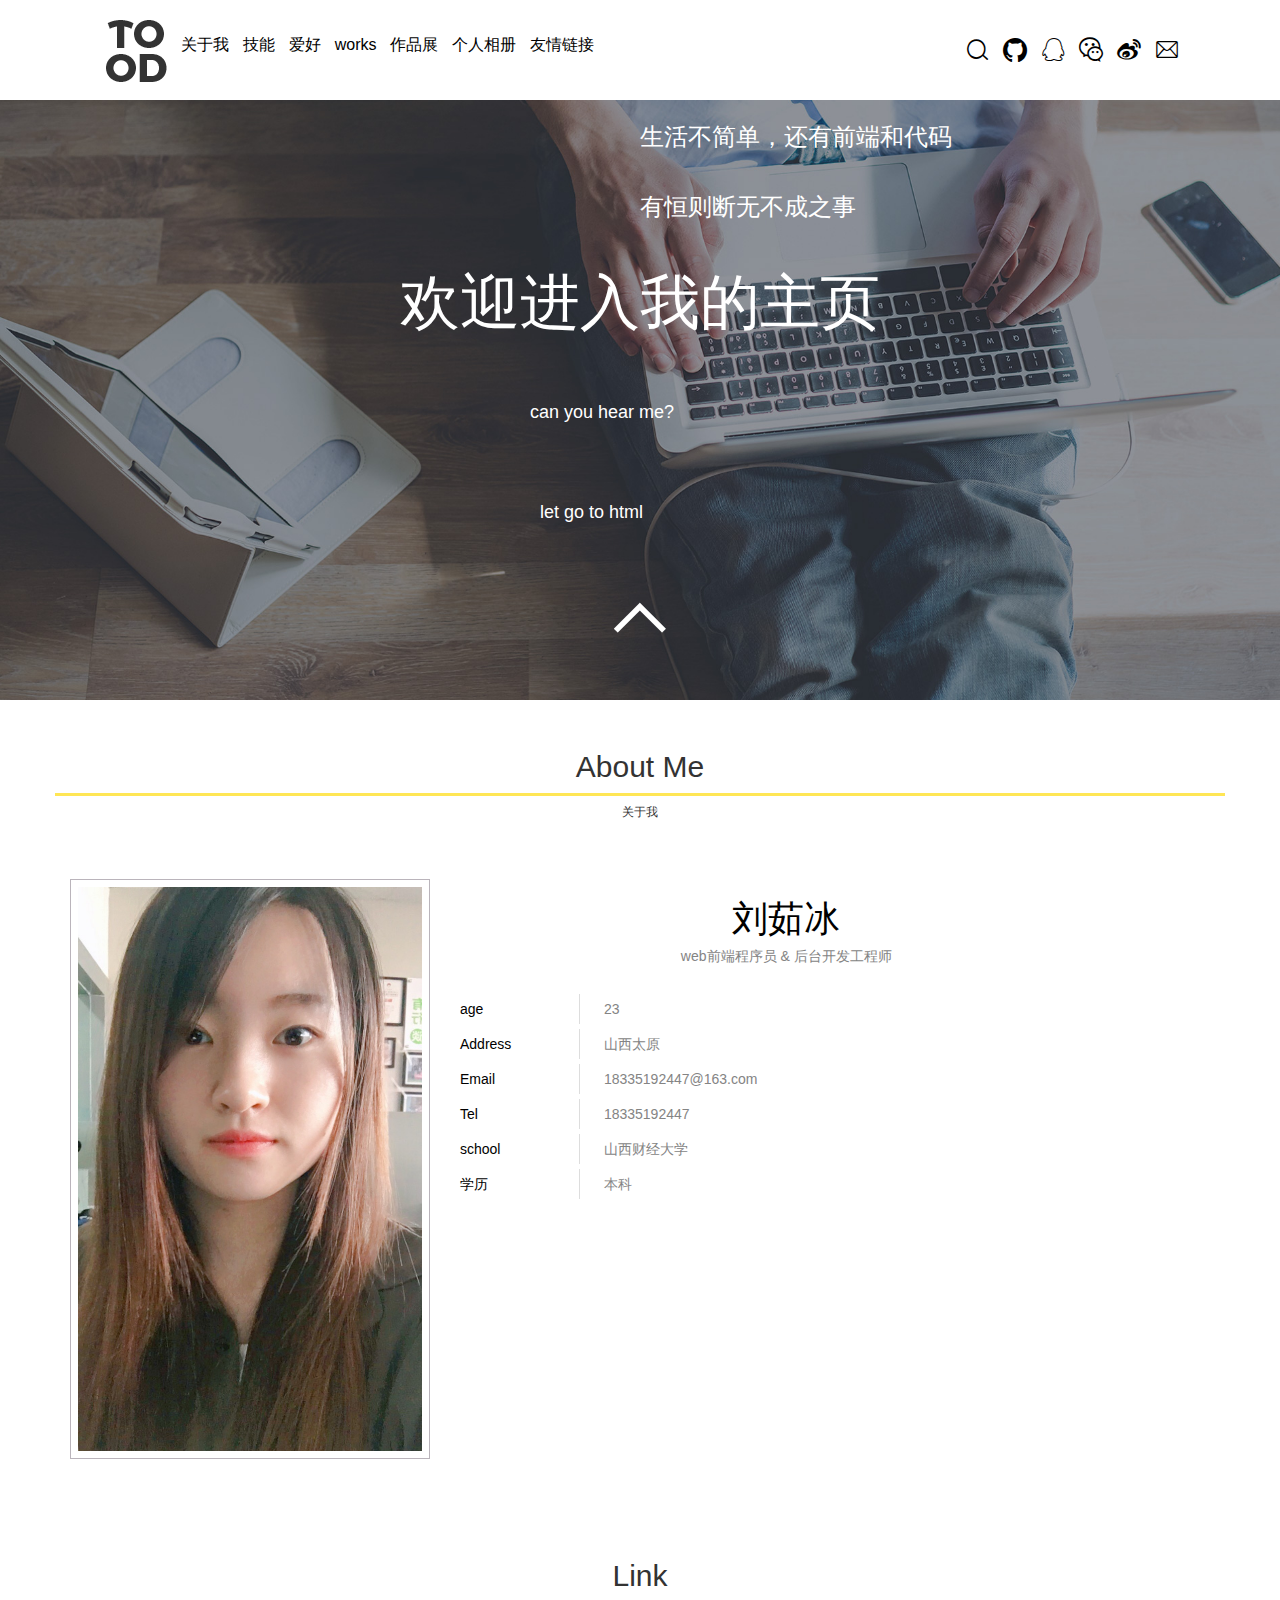
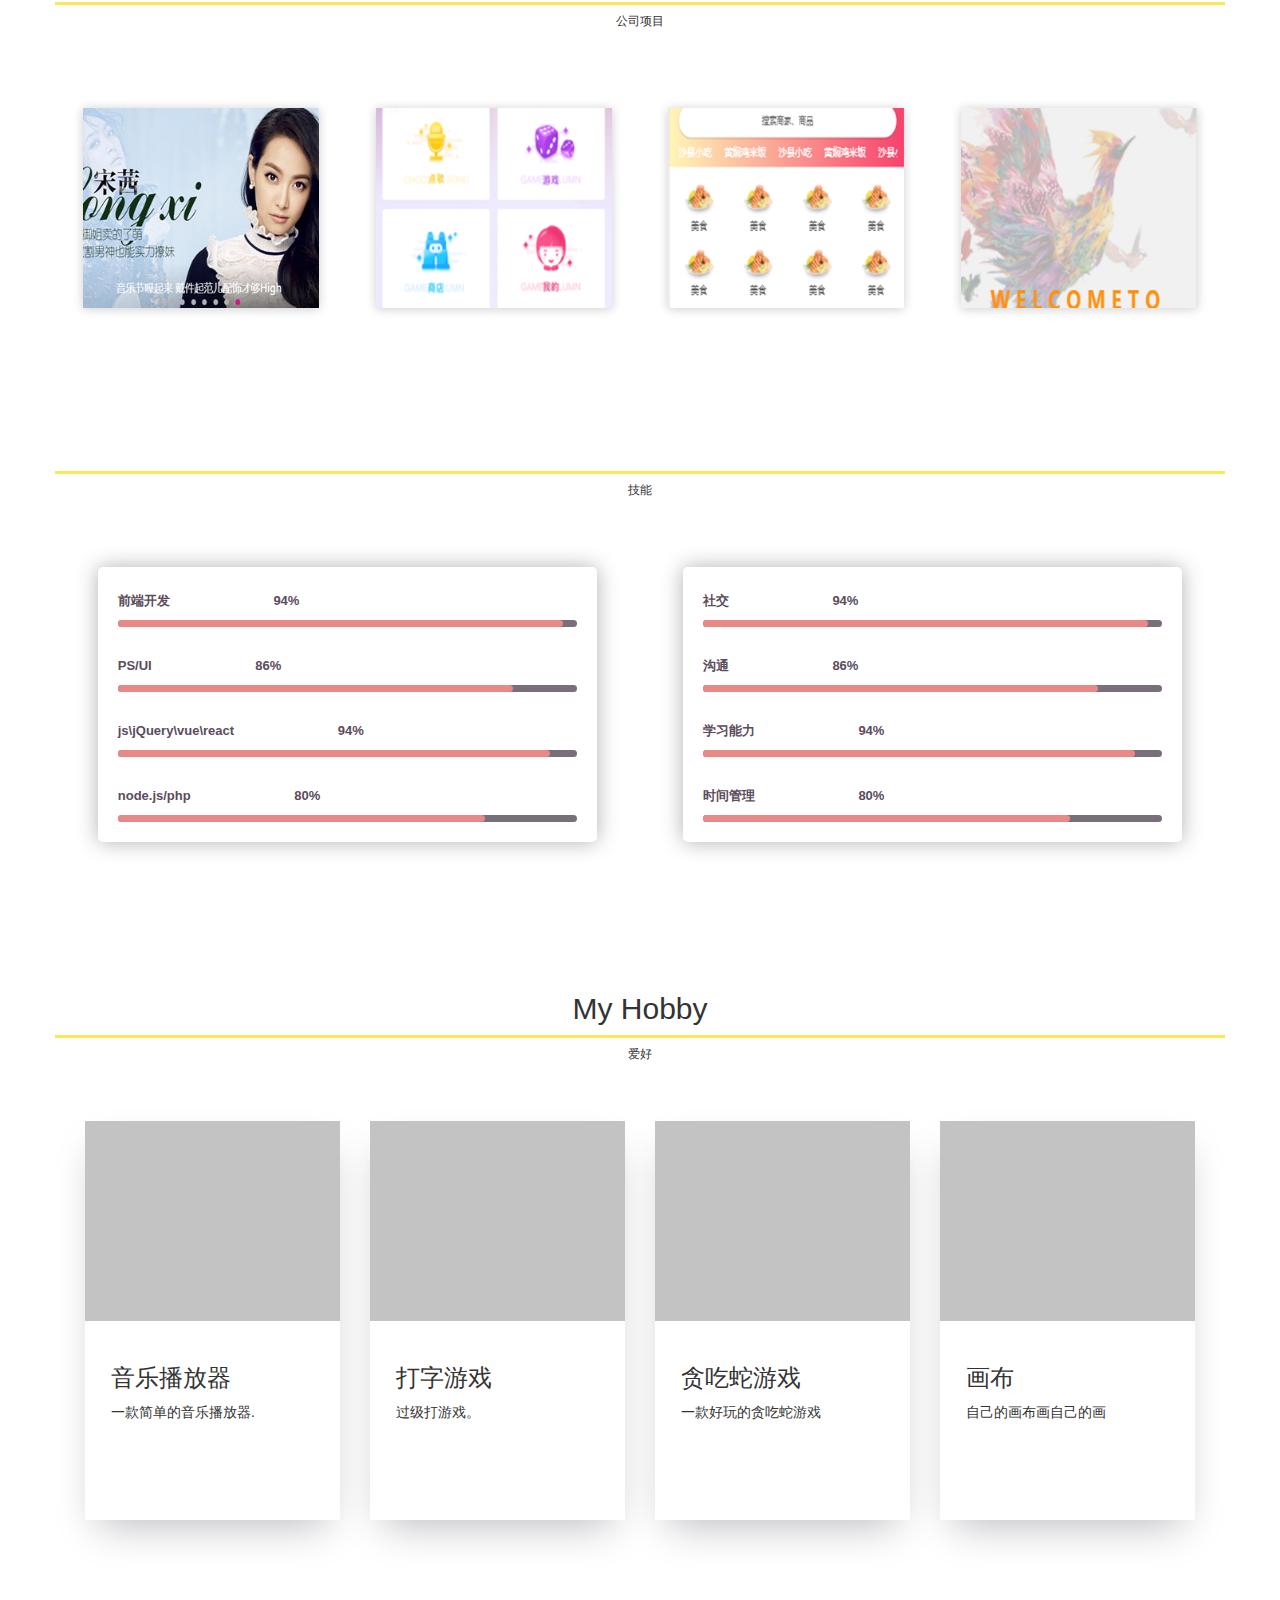
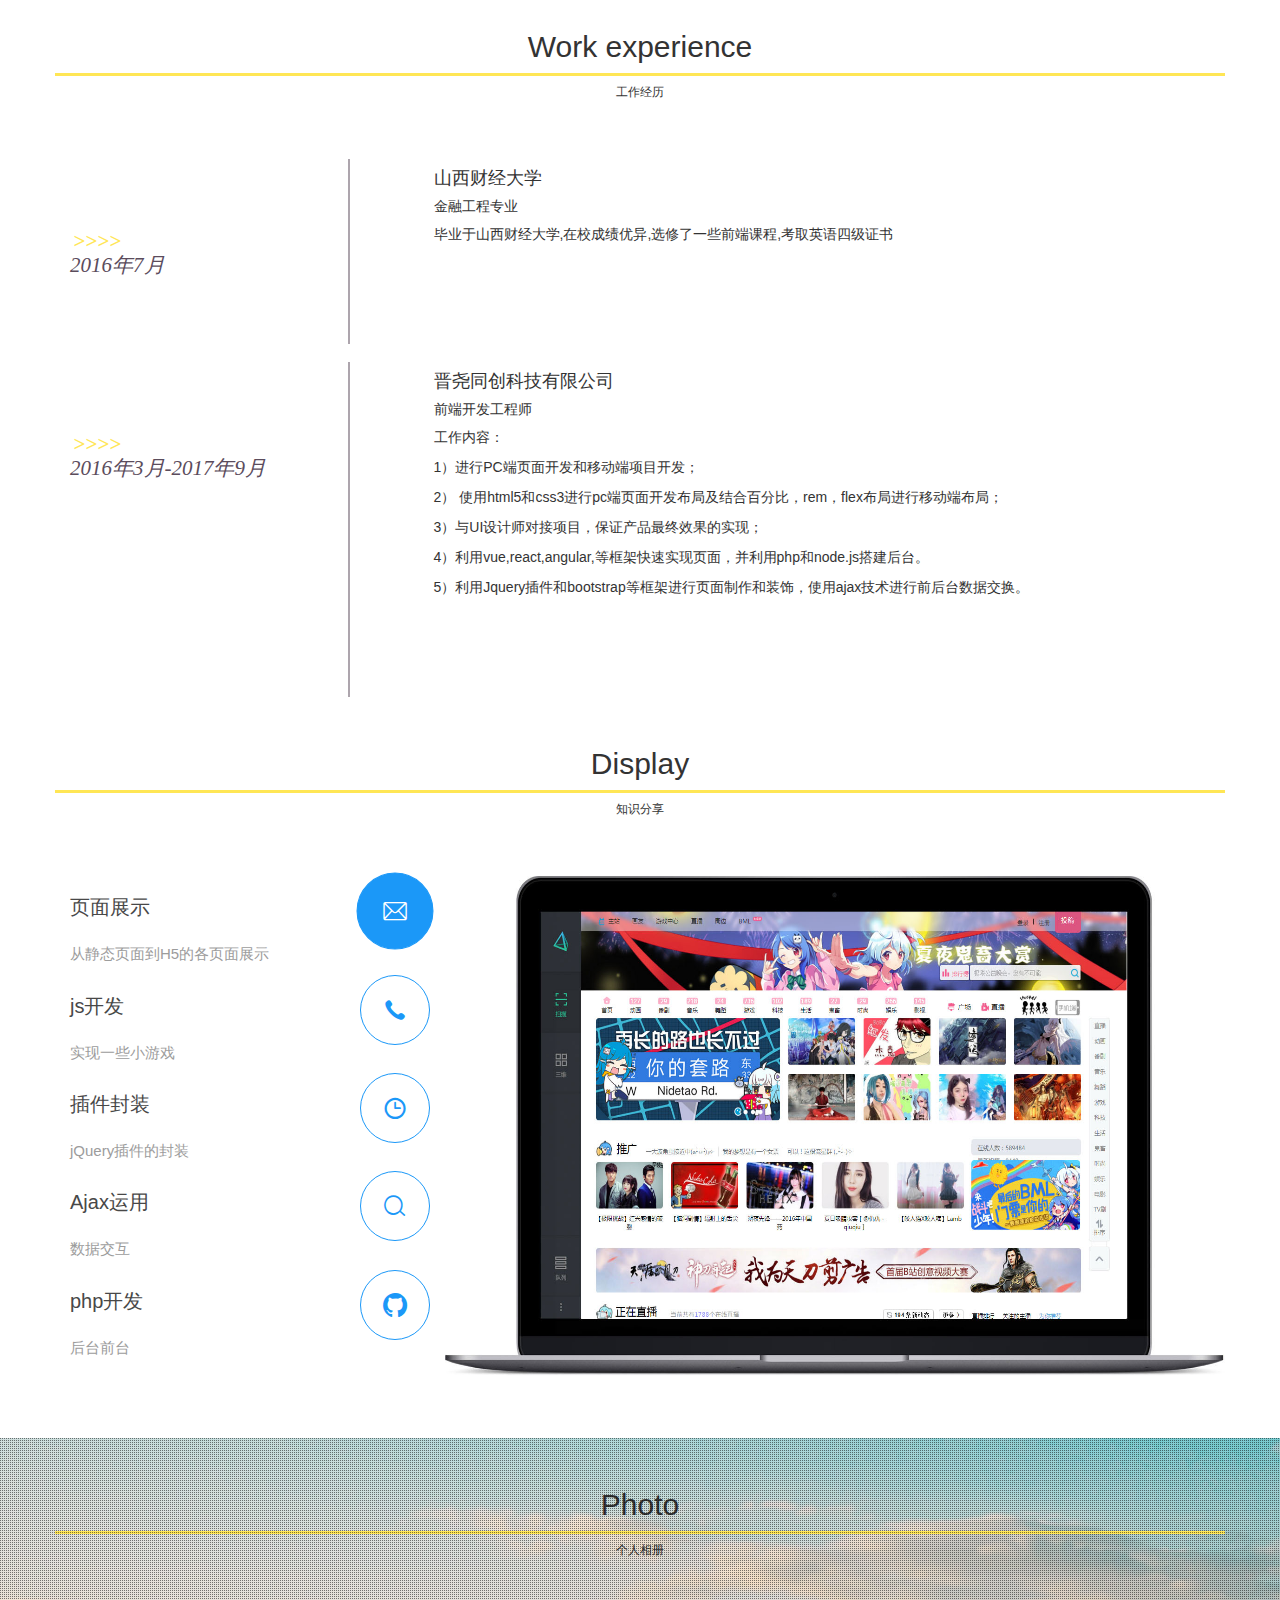
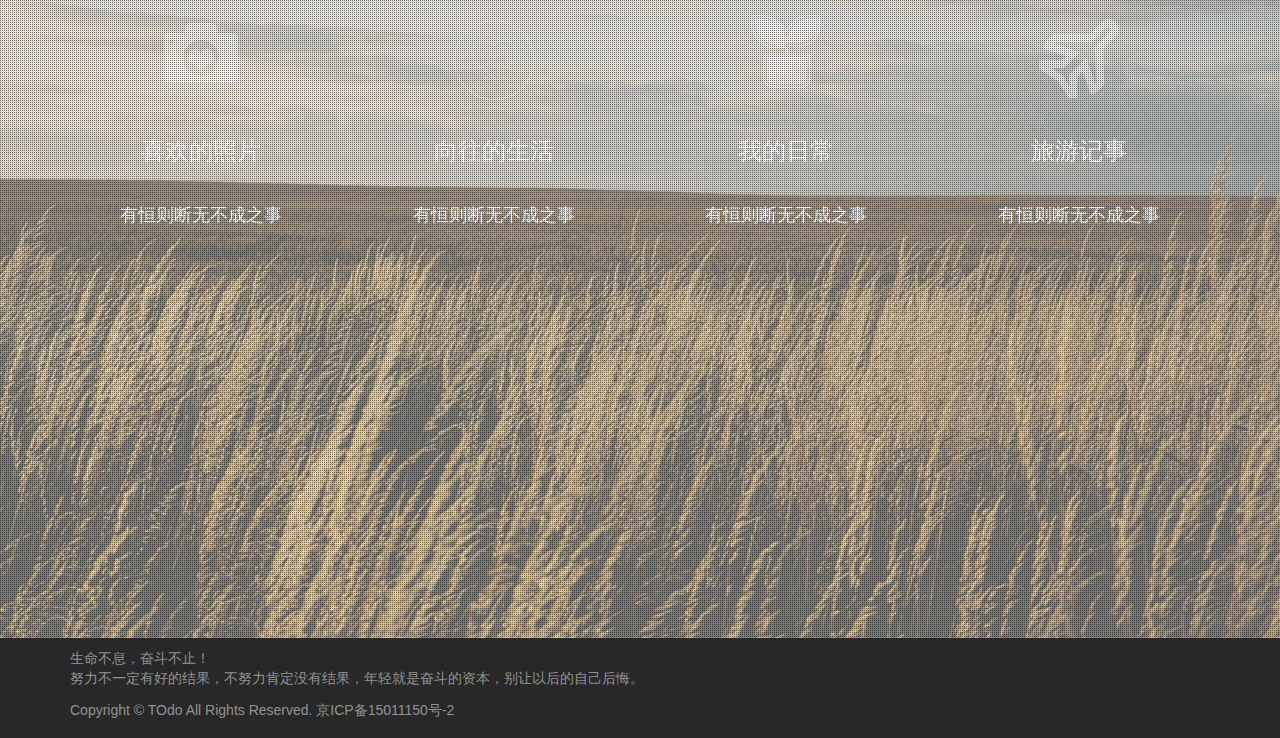
==== commit 3ddb4a99: "''" ====
--- a/index.html
+++ b/index.html
@@ -1,406 +1,750 @@
-<!DOCTYPE html>
+<!doctype html>
 <html lang="en">
 <head>
     <meta charset="UTF-8">
-    <script src="src/jquery.js"></script>
-    <script src="src/bootstrap.min.js"></script>
-    <script src="index.js"></script>
-    <link rel="stylesheet" href="src/bootstrap.min.css">
-    <link rel="stylesheet" href="http://at.alicdn.com/t/font_359602_fuip4lczt9ey7gb9.css">
-    <link rel="stylesheet" href="index.css">
-    <script src="animate.js"></script>
-    <title>个人站</title>
+    <meta name="viewport"
+          content="width=device-width, user-scalable=no, initial-scale=1.0, maximum-scale=1.0, minimum-scale=1.0">
+    <meta http-equiv="X-UA-Compatible" content="ie=edge">
+    <title>我的网站</title>
+    <script src="js/jquery-1.8.3.min.js"></script>
+    <script src="js/index.js"></script>
+    <script src="js/animte.js"></script>
+    <link rel="stylesheet" href="css/index.css">
+    <link rel="stylesheet" href="css/bootstrap.min.css">
+    <link rel="stylesheet" href="css/iconfont.css">
+    <script src="js/camera1.3.4.js"></script>
+    <script src="js/jquery.easing.1.3.js"></script>
+    <script src="js/jquery.lazyload.min.js"></script>
+    <link rel="stylesheet" id="camera-css"  href="css/camera.css" type="text/css" media="all">
+    <script type="text/javascript"></script>
+    <link rel="stylesheet" href="css/css.scss">
+
 </head>
 <body>
-    <section class="banner">
-        <div class="MAX-banner">
-            <ul class="BN-img">
-                <li class="active"><img src="img/02.jpg" alt=""></li>
-                <li><img src="img/06.jpg" alt=""></li>
-                <li><img src="img/03.jpg" alt=""></li>
-            </ul>
-            <ul class="BN-circle">
-                <li class="icon-1 active"></li>
-                <li class="icon-1"></li>
-                <li class="icon-1"></li>
-            </ul>
-            <div class="nav">
-                <div class="nav-inner">
-                    <div class="logo">
-                        <img src="img/logo.png" alt="">
+      <header>
+           <div class="head">
+                <div class="logo"></div>
+                <ul class="left">
+                    <li><a href="#about">关于我</a></li>
+                    <li><a href="#skill">技能</a></li>
+                    <li><a href="#hobby">爱好</a></li>
+                    <li><a href="#work">works</a></li>
+                    <li><a href="#display">作品展</a></li>
+                    <li><a href="#photo">个人相册</a></li>
+                    <li><a href="#link">友情链接</a></li>
+                </ul>
+                <div class="right">
+                    <ul>
+                         <li class="iconfont"><a href="">&#xe78c;</a></li>
+                        <li class="iconfont"><a href="https://github.com/Nancy0123">&#xe683;</a></li>
+                        <li class="iconfont"><a href="">&#xeeb1;</a></li>
+                        <li class="iconfont"><a href="">&#xe631;</a></li>
+                         <li class="iconfont"><a href="">&#xe62c;</a></li>
+                        <li class="iconfont"><a href="">&#xe644;</a></li>
+                    </ul>
+                </div>
+           </div>
+           <div class="min-head">
+               <div class="logo"></div>
+               <div class="right">
+                   <ul>
+                      <li class="iconfont"><a href="">&#xe78c;</a></li>
+                      <li class="iconfont"><a href="https://github.com/Nancy0123">&#xe683;</a></li>
+                      <li class="iconfont"><a href="">&#xeeb1;</a></li>
+                      <li class="iconfont"><a href="">&#xe631;</a></li>
+                      <li class="iconfont"><a href="">&#xe62c;</a></li>
+                      <li class="iconfont"><a href="">&#xe644;</a></li>
+                   </ul>
+               </div>
+           </div>
+
+      </header>
+      <div class="float-head">
+          <div class="top-head">
+              <div class="logo"></div>
+              <ul class="left">
+                  <li><a href="#about"></a>关于我</li>
+                  <li><a href="#skill"></a>技能</li>
+                  <li><a href="#hobby"></a>爱好</li>
+                  <li><a href="#work"></a>works</li>
+                  <li><a href="#display"></a>作品展</li>
+                  <li><a href="#photo"></a>个人相册</li>
+                  <li><a href="#link"></a>友情链接</li>
+              </ul>
+              <div class="right">
+                  <ul>
+                      <li class="iconfont"><a href="">&#xe78c;</a></li>
+                      <li class="iconfont"><a href="https://github.com/Nancy0123">&#xe683;</a></li>
+                      <li class="iconfont"><a href="">&#xeeb1;</a></li>
+                      <li class="iconfont"><a href="">&#xe631;</a></li>
+                      <li class="iconfont"><a href="">&#xe62c;</a></li>
+                      <li class="iconfont"><a href="">&#xe644;</a></li>
+                  </ul>
+              </div>
+          </div>
+      </div>
+
+
+      <div class="camera_wrap" id="camera_wrap_1">
+          <div data-src="img/06.jpg"></div>
+          <div data-src="img/02.jpg"></div>
+          <div data-src="img/aa_01.jpg"></div>
+      </div>
+      <div class="banner">
+          <div class="container">
+              <div class="row">
+                    <p class="text1">生活不简单，还有前端和代码</p>
+                    <p class="text2">有恒则断无不成之事</p>
+                    <h1>欢迎进入我的主页</h1>
+                     <p class="text3">can you hear me?</p>
+                     <p class="text4">let go to html</p>
+                     <div class="iconfont jiantou">&#xe600;</div>
+              </div>
+          </div>
+      </div>
+
+      <div class="floor">
+
+           <!--关于我-->
+           <section class="container about">
+                   <div class="row">
+                       <a name="about" id="about">
+                        <div class="title">
+                            <h2>About Me</h2>
+                            <div class="line"></div>
+                            <h6>关于我</h6>
+                        </div>
+                       </a>
+                   </div>
+
+                   <div class="row">
+                       <div class="col-lg-4 col-sm-4 col-xs-12 col-xm-6">
+                           <img class="lazy" alt="" data-original="img/me01.jpg">
+                       </div>
+                       <div class="col-lg-7 col-sm-7 col-xs-12 content">
+                            <h1>刘茹冰</h1>
+                            <h5>web前端程序员 &  后台开发工程师</h5>
+                            <!--<div class="button">-->
+                                <!--<div class="contact">Contact Me</div>-->
+                                <!--<div class="download">download</div>-->
+                            <!--</div>-->
+                            <ul class="nei offset-top-30">
+                                <li><div class="mytitle">age</div>
+                                     <div class="dis">23</div>
+                                 </li>
+                                <li>
+                                    <div class="mytitle">Address</div>
+                                    <div class="dis">山西太原</div>
+                                </li>
+                                <li>
+                                    <div class="mytitle">Email</div>
+                                    <div class="dis">18335192447@163.com</div>
+                                </li>
+                                <li>
+                                    <div class="mytitle">Tel</div>
+                                    <div class="dis">18335192447</div>
+                                </li>
+                                <li>
+                                    <div class="mytitle">school</div>
+                                    <div class="dis">山西财经大学</div>
+                                </li>
+                                <li>
+                                    <div class="mytitle">学历</div>
+                                    <div class="dis">本科</div>
+                                </li>
+                            </ul>
+                       </div>
+                   </div>
+             </section>
+          <!--项目链接-->
+          <section class="link-box">
+              <div class="link  container">
+                  <div class="row">
+                      <a name="link" id="link">
+                          <div class="title">
+                              <h2>Link</h2>
+                              <div class="line"></div>
+                              <h6>公司项目</h6>
+                          </div>
+                      </a>
+                  </div>
+                  <div class="row">
+                          <div class="col-xs-12  col-sm-6 col-lg-3">
+                              <a href="http://Nancy.duapp.com/">
+                              <div class="about1">
+                                  <div class="imgbox">
+                                      <img src="img/danian.jpg" alt="">
+                                  </div>
+                              </div>
+                              </a>
+                          </div>
+                          <div class="col-xs-12   col-sm-6  col-lg-3">
+                              <a href="http://lrbktv.duapp.com/#/">
+                               <div class="about1">
+                                  <div class="imgbox">
+                                      <img src="img/ktv_01.png" alt="">
+                                  </div>
+                               </div>
+                              </a>
+                          </div>
+                          <div class="col-xs-12   col-sm-6  col-lg-3">
+                              <a href="http://rbsell.duapp.com/#/">
+                                  <div class="about1">
+                                      <div class="imgbox">
+                                          <img src="img/ktv_05.png" alt="">
+                                      </div>
+                                  </div>
+                              </a>
+                          </div>
+                          <div class="col-xs-12   col-sm-6  col-lg-3">
+                              <a href="http://household.duapp.com/#/">
+                                  <div class="about1">
+                                      <div class="imgbox">
+                                          <img src="img/ktv_08.png" alt="">
+                                      </div>
+                                  </div>
+                              </a>
+                          </div>
+                  </div>
+              </div>
+          </section>
+           <!--myskill-->
+          <section class="box">
+              <section class="skillbg">
+              </section>
+              <div class="container skill">
+                  <div class="row">
+                      <a id="skill" name="skill">
+                          <div class="title">
+                              <h2>My Skill</h2>
+                              <div class="line"></div>
+                              <h6>技能</h6>
+                          </div>
+                      </a>
+                  </div>
+                  <div class="row">
+                      <div class="col-sm-6 col-xs-12">
+                          <div class="skill-contact">
+                               <div class="one">
+                                   <h2>前端开发
+                                       <div class="skill-percent">94%</div>
+                                   </h2>
+                                   <div class="percent">
+                                       <div class="percent0"></div>
+                                   </div>
+
+                               </div>
+                               <div class="one">
+                                  <h2>PS/UI
+                                      <div class="skill-percent">86%</div>
+                                  </h2>
+                                  <div class="percent">
+                                      <div class="percent0"></div>
+                                  </div>
+
+                              </div>
+                               <div class="one">
+                                  <h2>js\jQuery\vue\react
+                                      <div class="skill-percent">94%</div>
+                                  </h2>
+                                  <div class="percent">
+                                      <div class="percent0"></div>
+                                  </div>
+
+                              </div>
+                               <div class="one">
+                                  <h2>node.js/php
+                                      <div class="skill-percent">80%</div>
+                                  </h2>
+                                  <div class="percent">
+                                      <div class="percent0"></div>
+                                  </div>
+
+                              </div>
+
+                          </div>
+                      </div>
+                      <div class="col-sm-6 col-xs-12">
+                          <div class="skill-contact">
+                              <div class="one">
+                                  <h2>社交
+                                      <div class="skill-percent">94%</div>
+                                  </h2>
+                                  <div class="percent">
+                                      <div class="percent0"></div>
+                                  </div>
+
+                              </div>
+                              <div class="one">
+                                  <h2>沟通
+                                      <div class="skill-percent">86%</div>
+                                  </h2>
+                                  <div class="percent">
+                                      <div class="percent0"></div>
+                                  </div>
+
+                              </div>
+                              <div class="one">
+                                  <h2>学习能力
+                                      <div class="skill-percent">94%</div>
+                                  </h2>
+                                  <div class="percent">
+                                      <div class="percent0"></div>
+                                  </div>
+
+                              </div>
+                              <div class="one">
+                                  <h2>时间管理
+                                      <div class="skill-percent">80%</div>
+                                  </h2>
+                                  <div class="percent">
+                                      <div class="percent0"></div>
+                                  </div>
+
+                              </div>
+
+                          </div>
+                      </div>
+                  </div>
+              </div>
+          </section>
+           <!--hobby-->
+           <section class="hobby container">
+               <div class="row">
+                   <a id="hobby" name="hobby">
+                       <div class="title">
+                           <h2>My Hobby</h2>
+                           <div class="line"></div>
+                           <h6>爱好</h6>
+                       </div>
+                   </a>
+               </div>
+               <a href="music/Music.html">
+                   <div class="col-sm-6 col-md-3 col-lg-3">
+                       <div class="box">
+                           <div class="imgbox">
+                               <img class="lazy" alt="" data-original="img/3.gif">
+                           </div>
+                           <div class="hobby-body">
+                               <h3>音乐播放器</h3>
+                               <p>一款简单的音乐播放器.</p>
+                           </div>
+                       </div>
+
+                   </div>
+               </a>
+               <a href="word/index.html">
+                   <div class="col-sm-6 col-md-3 col-lg-3">
+                       <div class="box">
+                           <div class="imgbox">
+                               <img class="lazy" alt="" data-original="img/2.jpg">
+                           </div>
+                           <div class="hobby-body">
+                               <h3>打字游戏</h3>
+                               <p>过级打游戏。</p>
+                           </div>
+                       </div>
+                   </div>
+               </a>
+               <a href="Snake/index.html">
+                   <div class="col-sm-6 col-md-3 col-lg-3">
+                       <div class="box">
+                           <div class="imgbox">
+                               <img class="lazy" alt="" data-original="img/post-3-370x278.jpg">
+                           </div>
+                           <div class="hobby-body">
+                               <h3>贪吃蛇游戏</h3>
+                               <p>一款好玩的贪吃蛇游戏</p>
+                           </div>
+                       </div>
+                   </div>
+               </a>
+               <a href="canvas/canvas.html">
+                   <div class="col-sm-6 col-md-3 col-lg-3">
+                       <div class="box">
+                           <div class="imgbox">
+                               <img class="lazy" alt="" data-original="img/1.jpg">
+                           </div>
+                           <div class="hobby-body">
+                               <h3>画布</h3>
+                               <p>自己的画布画自己的画</p>
+                           </div>
+                       </div>
+                   </div>
+               </a>
+
+           </section>
+           <!--works-->
+           <section class="work-box">
+                  <div class="works container">
+                      <div class="row">
+                          <a name="work" id="work">
+                          <div class="title">
+                              <h2>Work  experience</h2>
+                              <div class="line"></div>
+                              <h6>工作经历</h6>
+                          </div>
+                          </a>
+                      </div>
+                      <div class="big-work">
+                          <div class="row media">
+                              <div class="experience">
+                                  <div class="col-xs-12 col-sm-3 col-md-3">
+                                      <div class="ex-content">
+                                          <span class="time">>>>></span>
+                                          <br>2016年7月
+                                      </div>
+                                  </div>
+                                  <div class="col-xs-12 col-sm-9  col-md-9 ex-about1">
+                                      <div class="ex-about">
+                                          <h4>山西财经大学</h4>
+                                          <h5>金融工程专业</h5>
+                                          <p>毕业于山西财经大学,在校成绩优异,选修了一些前端课程,考取英语四级证书 </p>
+                                      </div>
+
+                                  </div>
+                              </div>
+                          </div>
+                          <div class="row media">
+                              <div class="experience">
+                                  <div class="col-xs-12 col-sm-3 col-md-3">
+                                      <div class="ex-content">
+                                          <span class="time">>>>></span>
+                                          <br> 2016年3月-2017年9月
+                                      </div>
+                                  </div>
+                                  <div class="col-xs-12 col-sm-9  col-md-9 ex-about1">
+                                      <div class="ex-about">
+                                          <h4>晋尧同创科技有限公司</h4>
+                                          <h5>前端开发工程师</h5>
+                                          <p>工作内容：</p>
+                                          <p>  1）进行PC端页面开发和移动端项目开发； </p>
+                                          <p>  2） 使用html5和css3进行pc端页面开发布局及结合百分比，rem，flex布局进行移动端布局； </p>
+
+                                          <p>  3）与UI设计师对接项目，保证产品最终效果的实现； </p>
+
+                                          <p>  4）利用vue,react,angular,等框架快速实现页面，并利用php和node.js搭建后台。 </p>
+
+                                          <p>  5）利用Jquery插件和bootstrap等框架进行页面制作和装饰，使用ajax技术进行前后台数据交换。</p>
+
+                                      </div>
+
+                                  </div>
+                              </div>
+
+                          </div>
+
+                          </div>
+                      </div>
+                      <div class="small-work">
+                              <div class="experience">
+                                  <div class="col-xs-12">
+                                      <div class="ex-content">
+                                          <span class="time">>>>></span>
+                                          <br>2016年7月
+                                      </div>
+                                  </div>
+                                  <div class="col-xs-12 col-sm-9  col-md-9 ex-about1">
+                                      <div class="ex-about">
+                                          <h4>山西财经大学</h4>
+                                          <h5>金融工程</h5>
+                                          <p>毕业于山西财经大学,在校成绩优异,选修了一些前端课程,考取英语四级证书 </p>
+                                      </div>
+
+                                  </div>
+                              </div>
+
+                              <div class="experience">
+                                  <div class="col-xs-12">
+                                      <div class="ex-content">
+                                          <span class="time">>>>></span>
+                                          <br> 2016年3月-2017年9月
+                                      </div>
+                                  </div>
+                                  <div class="col-xs-12 col-sm-9  col-md-9 ex-about1">
+                                      <div class="ex-about">
+                                          <h4>晋尧同创科技有限公司</h4>
+                                          <h5>前端开发工程师</h5>
+                                          <p>工作内容：</p>
+                                          <p>  1）进行PC端页面开发和移动端项目开发； </p>
+                                          <p>  2）. 使用html5和css3进行pc端页面开发布局及结合百分比，rem，flex布局进行移动端布局； </p>
+
+                                          <p>  3）与UI设计师对接项目，保证产品最终效果的实现； </p>
+
+                                          <p>  4）利用vue,react,angular,等框架快速实现页面，并利用php和node.js搭建后台。 </p>
+
+                                          <p>  5）. 利用Jquery插件和bootstrap等框架进行页面制作和装饰，使用ajax技术进行前后台数据交换。</p>
+
+                                      </div>
+
+                                  </div>
+                              </div>
+
+                          </div>
+                  </section>
+           <!--作品展开始-->
+          <section class="product-box">
+              <div class="product container">
+                  <div class="row">
+                      <a name="product">
+                        <div class="title">
+                          <h2>Display</h2>
+                          <div class="line"></div>
+                          <h6>知识分享</h6>
+                      </div>
+                      </a>
+                  </div>
+                  <div class="row">
+                      <div class="col-xs-12 col-md-4 left-content">
+                          <ul class="big">
+                              <li>
+                                  <div class="left-text">
+                                      <h3>页面展示</h3>
+                                      <p>从静态页面到H5的各页面展示</p>
+                                  </div>
+                                  <div class="left-log active">
+                                      <div class="iconfont">&#xe644;</div>
+                                  </div>
+                              </li>
+                              <li>
+                                  <div class="left-text">
+                                      <h3>js开发</h3>
+                                      <p>实现一些小游戏</p>
+                                  </div>
+                                  <div class="left-log">
+                                      <div class="iconfont">&#xe615;</div>
+                                  </div>
+                              </li>
+                              <li>
+                                  <div class="left-text">
+                                      <h3>插件封装</h3>
+                                      <p>jQuery插件的封装</p>
+                                  </div>
+                                  <div class="left-log">
+                                      <div class="iconfont">&#xe60e;</div>
+                                  </div>
+                              </li>
+                              <li>
+                                  <div class="left-text">
+                                      <h3>Ajax运用</h3>
+                                      <p>数据交互</p>
+                                  </div>
+                                  <div class="left-log">
+                                      <div class="iconfont">&#xe78c;</div>
+                                  </div>
+                              </li>
+                              <li>
+                                  <div class="left-text">
+                                      <h3>php开发</h3>
+                                      <p>后台前台</p>
+                                  </div>
+                                  <div class="left-log">
+                                      <div class="iconfont">&#xe683;</div>
+                                  </div>
+                              </li>
+
+                          </ul>
+                          <ul class="small">
+                              <li>
+                                  <div class="left-text">
+                                      <h3>页面展示</h3>
+                                      <p>从静态页面到H5的各页面展示</p>
+                                  </div>
+                                  <div class="left-log active">
+                                      <div class="iconfont">&#xe644;</div>
+                                  </div>
+                              </li>
+                              <li>
+                                  <div class="left-text">
+                                      <h3>js开发</h3>
+                                      <p>实现一些小游戏</p>
+                                  </div>
+                                  <div class="left-log">
+                                      <div class="iconfont">&#xe615;</div>
+                                  </div>
+                              </li>
+                              <li>
+                                  <div class="left-text">
+                                      <h3>插件封装</h3>
+                                      <p>jQuery插件的封装</p>
+                                  </div>
+                                  <div class="left-log">
+                                      <div class="iconfont">&#xe60e;</div>
+                                  </div>
+                              </li>
+                              <li>
+                                  <div class="left-text">
+                                      <h3>Ajax运用</h3>
+                                      <p>数据交互</p>
+                                  </div>
+                                  <div class="left-log">
+                                      <div class="iconfont">&#xe78c;</div>
+                                  </div>
+                              </li>
+                              <li>
+                                  <div class="left-text">
+                                      <h3>php开发</h3>
+                                      <p>后台前台</p>
+                                  </div>
+                                  <div class="left-log">
+                                      <div class="iconfont">&#xe683;</div>
+                                  </div>
+                              </li>
+
+                          </ul>
+                      </div>
+                      <div class="sm-hidden col-md-8 right-img">
+                          <ul class="right">
+                              <li class="active">
+                                  <img src="img/viewport_1.jpg" alt="">
+                              </li>
+                              <li >
+                                  <img src="img/viewport_2.jpg" alt="">
+                              </li>
+                              <li >
+                                  <img src="img/viewport_4.jpg" alt="">
+                              </li>
+                              <li>
+                                  <img src="img/viewport_5.jpg" alt="">
+                              </li>
+                              <li >
+                                  <img src="img/viewport_6.jpg" alt="">
+                              </li>
+
+                          </ul>
+                      </div>
+                  </div>
+              </div>
+          </section>
+           <!--个人相册-->
+           <section class="photo-box offset-top-70">
+               <div class="column">
+                   <ul>
+                       <li class="active">
+                       </li>
+                       <li >
+                       </li>
+                       <li >
+                       </li>
+
+                   </ul>
+               </div>
+               <div class="bg"></div>
+               <div class="container photo">
+                   <div class="row">
+                       <a name="photo" id="photo">
+                            <div class="title">
+                           <h2>Photo</h2>
+                           <div class="line"></div>
+                           <h6>个人相册</h6>
+                       </div>
+                       </a>
+                   </div>
+                   <div class="row">
+                        <div class=" col-xs-6 col-sm-3">
+                             <div class="img">
+                                 <i class="iconfont">&#xe64f;</i>
+                                 <h3>喜欢的照片</h3>
+                                 <p>有恒则断无不成之事</p>
+                             </div>
+                        </div>
+                       <div class="  col-xs-6  col-sm-3">
+                           <div class="img">
+                               <i class="iconfont">&#xe603;</i>
+                               <h3>向往的生活</h3>
+                               <p>有恒则断无不成之事</p>
+                           </div>
+                       </div>
+                       <div class=" col-xs-6 col-sm-3">
+                           <div class="img">
+                               <i class="iconfont">&#xe657;</i>
+                               <h3>我的日常</h3>
+                               <p>有恒则断无不成之事</p>
+                           </div>
+                       </div>
+                       <div class=" col-xs-6  col-sm-3">
+                           <div class="img">
+                               <i class="iconfont">&#xe60b;</i>
+                               <h3>旅游记事</h3>
+                               <p>有恒则断无不成之事</p>
+                           </div>
+                       </div>
+                   </div>
+               </div>
+           </section>
+           <!--&lt;!&ndash;友情链接&ndash;&gt;-->
+           <!--<section class="link-box">-->
+                <!--<div class="link  container">-->
+                    <!--<div class="row">-->
+                        <!--<a name="link" id="link">-->
+                            <!--<div class="title">-->
+                                <!--<h2>Link</h2>-->
+                                <!--<div class="line"></div>-->
+                                <!--<h6>更多作品</h6>-->
+                            <!--</div>-->
+                        <!--</a>-->
+                    <!--</div>-->
+                    <!--<div class="row row1">-->
+                        <!--<div class="col-xs-10   col-sm-6 col-lg-3">-->
+                            <!--<div class="about1">-->
+                                <!--<div class="imgbox">-->
+                                    <!--<img src="img/20170707085723986.jpg" alt="">-->
+                                <!--</div>-->
+                            <!--</div>-->
+                        <!--</div>-->
+                        <!--<div class="col-xs-10   col-sm-6  col-lg-3">-->
+                            <!--<div class="imgbox">-->
+                                <!--<img src="img/chengguan.jpg" alt="">-->
+
+                            <!--</div>-->
+                        <!--</div>-->
+                        <!--<div class="col-xs-10   col-sm-6  col-lg-3">-->
+                            <!--<div class="imgbox">-->
+                                <!--<img src="img/danian.jpg" alt="">-->
+
+                            <!--</div>-->
+                        <!--</div>-->
+                        <!--<div class="col-xs-10   col-sm-6  col-lg-3">-->
+                            <!--<div class="imgbox">-->
+                                <!--<img src="img/muke.jpg" alt="">-->
+
+                            <!--</div>-->
+                        <!--</div>-->
+                    <!--</div>-->
+                <!--</div>-->
+           <!--</section>-->
+
+      </div>
+       <!--footer-->
+       <footer>
+            <div class="container">
+                <div class="row">
+                    <div class="col-xs-12">
+                        <p>生命不息，奋斗不止！
+                            <br>
+                            努力不一定有好的结果，不努力肯定没有结果，年轻就是奋斗的资本，别让以后的自己后悔。
+                        </p>
+                        <h5>Copyright © TOdo All Rights Reserved.
+                            <a href="">京ICP备15011150号-2</a>
+                        </h5>
                     </div>
-                    <div class="nav_elements">
-                        <ul>
-                            <li>
-                                <a>主页展示</a>
-                            </li>
-                            <li>
-                                <a>自我介绍</a>
-                            </li>
-                            <li>
-                                <a>技能展示</a>
-                            </li>
-                            <li>
-                                <a>项目介绍</a>
-                            </li>
-                            <li>
-                                <a>兴趣爱好</a>
-                            </li>
-                        </ul>
-                    </div>
+
                 </div>
             </div>
-        </div>
-    </section>
-    <ul class="nav-hide">
-        <li><a href="">主页展示</a></li>
-        <li><a href="">自我介绍</a></li>
-        <li><a href="">技能展示</a></li>
-        <li><a href="">项目介绍</a></li>
-        <li><a href="">兴趣爱好</a></li>
-    </ul>
-    <div class="MIN-nav_elements">
-        <div class="nav_top">
-            <span class="icon-caidan"></span>
-            <div class="logo">
-                <img src="img/logo.png" alt="">
-            </div>
-            <span class="icon-sandian"></span>
-        </div>
-    </div>
-    <div class="navTop">
-        <div class="navTop_inner">
-            <div class="logoBox">
-                <img src="img/logo.png" alt="">
-            </div>
-            <div class="wordBox">
-                <ul>
-                    <li>
-                        <a>主页展示</a>
-                    </li>
-                    <li>
-                        <a>自我介绍</span></a>
-                    </li>
-                    <li>
-                        <a>技能展示</a>
-                    </li>
-                    <li>
-                        <a>项目展示</a>
-                    </li>
-                    <li>
-                        <a>兴趣爱好</a>
-                    </li>
-                </ul>
-            </div>
-        </div>
-    </div>
-    <div class="container rb_section1">
-        <div class="row">
-            <div class="col-sm-10 col-sm-offset-1 col-lg-8 col-lg-offset-2 col-md-10 col-md-offset-1 col-xs-12">
-                <div class="hgroup">
-                    <h1 style="font-family: 华文新魏">欢迎进入我的主页</h1>
-                    <h3 style="font-family: 华文新魏">在时间的大钟上只有两个字，现在</h3>
-                </div>
-                <p>Become a member of our church today!</p>
-                <a href="">Let`s Begin!</a>
-            </div>
-        </div>
-    </div>
-    <section class="rb_section2">
-        <div class="row">
-            <div class="col-md-6 col-md-push-6 col-sm-12">
-                <div class="at_inset">
-                    <div class="hgroup">
-                        <h2 style="font-family: 华文新魏">刘茹冰 <span style="font-size: 20px">前端工程师</span></h2>
-                        <h6 style="font-family: 华文新魏">一年半的前端工作经验，参与成熟事项，具有成熟作品</h6>
-                    </div>
-                    <p style="text-align: left;padding: 0 20px;font-family: 华文新魏;font-size: 20px">
-                        <span class="icon-dian" style="font-family: iconfont;font-size: 20px"></span>
-                        <span>熟练掌握前端开发技术</span><br>
-                        <span class="icon-dian" style="font-family: iconfont;font-size: 20px"></span>
-                        <span>有项目实践经验，了解WEB开发流程</span><br>
-                        <span class="icon-dian" style="font-family: iconfont;font-size: 20px"></span>
-                        <span>兴趣爱好广泛，能很快接受新鲜事物</span><br>
-                        <span class="icon-dian" style="font-family: iconfont;font-size: 20px"></span>
-                        <span>有良好的团队合作精神和高度的责任感</span><br>
-                    </p>
-                    <a>Read More</a>
-                </div>
-            </div>
-            <div class="rb_section2_blew col-md-6 col-md-pull-6 col-sm-12">
-                <div class="at_inset1">
-                    <div class="at_inset1_img">
-                        <img src="img/me.jpg" alt="">
-                    </div>
-                </div>
-            </div>
-        </div>
-    </section>
-    <section class="rb_section3">
-        <div class="row">
-            <div class="skill1 col-sm-3">
-                <div class="skill1_1">
-                    <div class="himg">
-                        <span class="icon-html"></span>
-                    </div>
-                    <p><a href="">HTML</a></p>
-                    <p style="font-family: 华文新魏;font-size: 20px;color: #000">掌握熟练度：</p>
-                    <p class="plan">
-                        <span style="width: 86%"></span>
-                        <span class="icon-zuobiao" style="left: 80% "></span>
-                    </p>
-                </div>
-            </div>
-            <div class="skill1 col-sm-3">
-                <div class="skill1_1">
-                    <div class="himg">
-                        <span class="icon-css31"></span>
-                    </div>
-                    <p><a href="">CSS</a></p>
-                    <p style="font-family: 华文新魏;font-size: 20px;color: #000">掌握熟练度：</p>
-                    <p class="plan">
-                        <span style="width: 96%"></span>
-                        <span class="icon-zuobiao" style="left: 90% "></span>
-                    </p>
-                </div>
-            </div>
-            <div class="skill1 col-sm-3">
-                <div class="skill1_1">
-                    <div class="himg">
-                        <span class="icon-socialjavascript"></span>
-                    </div>
-                    <p><a href="">JavaScript</a></p>
-                    <p style="font-family: 华文新魏;font-size: 20px;color: #000">掌握熟练度：</p>
-                    <p class="plan">
-                        <span style="width: 96%"></span>
-                        <span class="icon-zuobiao" style="left: 90% "></span>
-                    </p>
-                </div>
-            </div>
-            <div class="skill1 col-sm-3">
-                <div class="skill1_1">
-                    <div class="himg">
-                        <span class="icon-jquery-copy"></span>
-                    </div>
-                    <p><a href="">jQuery</a></p>
-                    <p style="font-family: 华文新魏;font-size: 20px;color: #000">掌握熟练度：</p>
-                    <p class="plan">
-                        <span style="width: 86%"></span>
-                        <span class="icon-zuobiao" style="left: 80% "></span>
-                    </p>
-                </div>
-            </div>
-            <div class="skill1 skill3 col-sm-3">
-                <div class="skill1_1">
-                    <div class="himg">
-                        <span class="icon-php"></span>
-                    </div>
-                    <p><a href="">PHP</a></p>
-                    <p style="font-family: 华文新魏;font-size: 20px;color: #000">掌握熟练度：</p>
-                    <p class="plan">
-                        <span style="width: 56%"></span>
-                        <span class="icon-zuobiao" style="left: 50% "></span>
-                    </p>
-                </div>
-            </div>
-            <div class="skill1 skill3 col-sm-3">
-                <div class="skill1_1">
-                    <div class="himg">
-                        <span class="icon-nodejs1"></span>
-                    </div>
-                    <p><a href="">node.js</a></p>
-                    <p style="font-family: 华文新魏;font-size: 20px;color: #000">掌握熟练度：</p>
-                    <p class="plan">
-                        <span style="width: 76%"></span>
-                        <span class="icon-zuobiao" style="left: 70% "></span>
-                    </p>
-                </div>
-            </div>
-            <div class="skill1 skill3 col-sm-3">
-                <div class="skill1_1">
-                    <div class="himg">
-                        <span class="icon-vuejs"></span>
-                    </div>
-                    <p><a href="">Vue.js</a></p>
-                    <p style="font-family: 华文新魏;font-size: 20px;color: #000">掌握熟练度：</p>
-                    <p class="plan">
-                        <span style="width: 76%"></span>
-                        <span class="icon-zuobiao" style="left: 70% "></span>
-                    </p>
-                </div>
-            </div>
-            <div class="skill1 skill4 col-sm-3">
-                <div class="skill1_1">
-                    <div class="himg">
-                        <span class="icon-react"></span>
-                    </div>
-                    <p><a href="">React.js</a></p>
-                    <p style="font-family: 华文新魏;font-size: 20px;color: #000">掌握熟练度：</p>
-                    <p class="plan">
-                        <span style="width: 76%"></span>
-                        <span class="icon-zuobiao" style="left: 70% "></span>
-                    </p>
-                </div>
-            </div>
-        </div>
-    </section>
-    <section class="rb_section4">
-        <div class="events">
-            <div class="events_1">
-                <h2 style="font-family: 华文新魏">项目展示</h2>
-            </div>
-            <div class="events_box">
-                <ul class="events_2_box">
-                    <div class="events_2">
-                        <a href="">
-                            <div class="events-page">
-                                <img src="img/xm1.jpg" alt="">
-                                <div class="events-inner">
-                                    <div class="events-inner-time">
-                                        <span>07</span>
-                                        <span>Sep</span>
-                                    </div>
-                                    <div class="events-inner-body">
-                                        <p>The Five Points of Gospel Truth</p>
-                                        <span>Local Church 233 Main St. New York, United States</span>
-                                        <span>Tuesday, 8:00 am, Wednesday, 5:00 pm</span>
-                                    </div>
-                                </div>
-                                <div class="events-page1">
-                                    <span class="icon-chakan" style="font-family: iconfont"></span>
-                                </div>
-                            </div>
-
-                        </a>
-                    </div>
-                    <div class="events_2">
-                        <a href="">
-                            <div class="events-page">
-                                <img src="img/event-10-563x310.jpg" alt="">
-                                <div class="events-inner">
-                                    <div class="events-inner-time">
-                                        <span>07</span>
-                                        <span>Sep</span>
-                                    </div>
-                                    <div class="events-inner-body">
-                                        <p>The Five Points of Gospel Truth</p>
-                                        <span>Local Church 233 Main St. New York, United States</span>
-                                        <span>Tuesday, 8:00 am, Wednesday, 5:00 pm</span>
-                                    </div>
-                                </div>
-                                <div class="events-page1">
-                                    <span class="icon-chakan" style="font-family: iconfont"></span>
-                                </div>
-                            </div>
-                        </a>
-                    </div>
-
-                    <div class="events_2">
-                        <a href="">
-                            <div class="events-page">
-                                <img src="img/event-9-563x310.jpg" alt="">
-                                <div class="events-inner">
-                                    <div class="events-inner-time">
-                                        <span>07</span>
-                                        <span>Sep</span>
-                                    </div>
-                                    <div class="events-inner-body">
-                                        <p>The Five Points of Gospel Truth</p>
-                                        <span>Local Church 233 Main St. New York, United States</span>
-                                        <span>Tuesday, 8:00 am, Wednesday, 5:00 pm</span>
-                                    </div>
-                                </div>
-                                <div class="events-page1">
-                                    <span class="icon-chakan" style="font-family: iconfont"></span>
-                                </div>
-                            </div>
-                        </a>
-                    </div>
-                    <div class="events_2">
-                        <a href="">
-                            <div class="events-page">
-                                <img src="img/event-9-563x310.jpg" alt="">
-                                <div class="events-inner">
-                                    <div class="events-inner-time">
-                                        <span>07</span>
-                                        <span>Sep</span>
-                                    </div>
-                                    <div class="events-inner-body">
-                                        <p>The Five Points of Gospel Truth</p>
-                                        <span>Local Church 233 Main St. New York, United States</span>
-                                        <span>Tuesday, 8:00 am, Wednesday, 5:00 pm</span>
-                                    </div>
-                                </div>
-                                <div class="events-page1">
-                                    <span class="icon-chakan" style="font-family: iconfont"></span>
-                                </div>
-                            </div>
-                        </a>
-                    </div>
-
-                </ul>
-                <ul class="events_circle">
-                    <li class="active"></li>
-                    <li></li>
-                </ul>
-            </div>
-        </div>
-    </section>
-    <section class="rb_section5">
-        <div class="GitHub">
-            <h2 style="font-family: 华文新魏;font-size: 50px">兴趣爱好</h2>
-            <div class="GitHub_inner">
-                <div class="GI-1 col-sm-8  col-md-4">
-                    <articel class="post-boxed">
-                        <figure>
-                            <img src="img/snake.jpg" alt="">
-                        </figure>
-                        <div class="post-boxed__body">
-                            <p class="post-boxed__time">August 6, 2016</p>
-                            <p class="post-boxed__title">
-                                <a href="Snake/index.html">贪吃蛇小游戏</a>
-                            </p>
-                            <a href="Snake/index.html" class="link">Read more</a>
-                        </div>
-                    </articel>
-                </div>
-                <div class="GI-1 col-sm-8  col-md-4">
-                    <articel class="post-boxed">
-                        <figure>
-                            <img src="img/word.jpg" alt="">
-                        </figure>
-                        <div class="post-boxed__body">
-                            <p class="post-boxed__time">August 6, 2016</p>
-                            <p class="post-boxed__title">
-                                <a href="word/index.html">打字游戏</a>
-                            </p>
-                            <a href="word/index.html" class="link">Read more</a>
-                        </div>
-                    </articel>
-                </div>
-                <div class="GI-1 col-sm-8  col-md-4">
-                    <articel class="post-boxed">
-                        <figure>
-                            <img src="img/music.jpg" alt="">
-                        </figure>
-                        <div class="post-boxed__body">
-                            <p class="post-boxed__time">August 6, 2016</p>
-                            <p class="post-boxed__title">
-                                <a href="music/Music.html">音乐播放器</a>
-                            </p>
-                            <a href="music/Music.html" class="link">Read more</a>
-                        </div>
-                    </articel>
-                </div>
-            </div>
-        </div>
-    </section>
-    <footer>
-        <div class="foot">
-            <p>联系我：18335192447@163.com</p>
-        </div>
-    </footer>
-
-    <div class="return"><span class="icon-top"></span></div>
+       </footer>
+
+      <!--楼层跳转-->
+       <ul class="nav">
+           <li>关于我</li>
+           <li>技能展示</li>
+           <li>爱好</li>
+           <li>工作经历</li>
+           <li>作品展</li>
+           <li>个人相册</li>
+           <li>友情链接</li>
+       </ul>
+       <!--回到顶部开始-->
+      <i class="iconfont aside">&#xe601;</i>
+
 </body>
 </html>--- a/css/index.css
+++ b/css/index.css
@@ -0,0 +1,1276 @@
+* {
+  margin: 0;
+  padding: 0;
+  box-sizing: border-box;
+  list-style: none;
+}
+
+header {
+  width: 100%;
+}
+
+header .head {
+  max-width: 85%;
+  height: 100px;
+  margin: 0 auto;
+}
+
+header .head .logo {
+  width: 80px;
+  height: 100px;
+  float: left;
+  background: url(../img/logo-100x138.png) no-repeat center center;
+  background-size: auto auto;
+}
+
+header .head .right {
+  float: right;
+}
+
+header .head .right ul li {
+  display: inline-block;
+  padding: 34px 5px  0;
+  font-size: 24px;
+}
+header .head .right ul li a{
+  color:#000;
+}
+
+header .head ul.left {
+  float: left;
+}
+
+header .head ul.left li {
+  display: inline-block;
+  padding: 34px 5px  1px;
+  font-size: 16px;
+}
+
+header .head ul.left li a {
+  text-decoration: none;
+  color: #000;
+}
+
+header .head ul.left li:hover {
+  border-bottom: 2px solid  #FFE655;
+}
+
+header .head.active {
+  display: block;
+}
+
+header .min-head {
+  max-width: 85%;
+  height: 100px;
+  margin: 0 auto;
+  display: none;
+}
+
+header .min-head .logo {
+  width: 80px;
+  height: 100px;
+  float: left;
+  background: url(../img/logo-100x138.png) no-repeat center center;
+  background-size: auto auto;
+}
+
+header .min-head .right {
+  float: right;
+}
+
+header .min-head .right ul li {
+  display: inline-block;
+  padding: 34px 5px  0;
+  font-size: 24px;
+}
+
+header .min-head .right ul li {
+  padding: 34px 0px 0;
+}
+
+header .min-head .right ul li a{
+  color: #000;
+}
+.float-head {
+  width: 100%;
+  height: 60px;
+  position: fixed;
+  background: #fff;
+  top: 0;
+  z-index: 999;
+  border-bottom: 1px solid #e5e7e9;
+  display: none;
+}
+
+.float-head .top-head {
+  width: 85%;
+  margin: 0 auto;
+  height: 100%;
+}
+
+.float-head .top-head .logo {
+  width: 100px;
+  float: left;
+  height: 100%;
+  background: url(../img/logo-100x138.png) no-repeat center center;
+  background-size: auto;
+}
+
+.float-head .top-head .right {
+  float: right;
+}
+
+.float-head .top-head .right ul li {
+  display: inline-block;
+  padding: 10px 0px  1px;
+  font-size: 24px;
+}
+
+.float-head .top-head .left {
+  float: left;
+}
+
+.float-head .top-head .left li {
+  display: inline-block;
+  padding: 10px 5px  1px;
+  font-size: 16px;
+}
+
+.float-head .top-head .left li:hover {
+  border-bottom: 2px solid  #FFE655;
+}
+
+.float-head.active {
+  display: block;
+}
+
+.banner {
+  width: 100%;
+  position: relative;
+  left: 0;
+  top: 0;
+  color: #fff;
+}
+
+.banner p.text1 {
+  position: absolute;
+  left: 50%;
+  animation: left1 1s  ease forwards;
+  top: 20px;
+}
+
+@keyframes left1 {
+  0% {
+    margin-left: 0;
+  }
+  100% {
+    margin-left: -165px;
+  }
+}
+
+@keyframes left2 {
+  0% {
+    margin-left: 0;
+  }
+  100% {
+    margin-left: -140px;
+  }
+}
+
+.banner p.text2 {
+  position: absolute;
+  left: 50%;
+  animation: left1 1s  ease forwards;
+  top: 90px;
+}
+
+.banner h1 {
+  position: absolute;
+  left: 50%;
+  top: 150px;
+  animation: h1 1s  ease;
+}
+
+@keyframes h1 {
+  0% {
+    transform: scale(1);
+  }
+  100% {
+    transform: scale(1.2);
+  }
+}
+
+.banner p.text3 {
+  position: absolute;
+  left: 50%;
+  margin-left: -110px;
+  top: 300px;
+  font-size: 18px;
+}
+
+.banner p.text4 {
+  position: absolute;
+  left: 50%;
+  font-size: 18px;
+  margin-left: -100px;
+  top: 400px;
+}
+
+.banner .jiantou {
+  position: absolute;
+  left: 50%;
+  font-size: 68px;
+  margin-left: -35px;
+  top: 475px;
+  transition: animation 1s ease-out;
+  animation: jiantou  1s   infinite;
+}
+
+@keyframes jiantou {
+  0% {
+    transform: translateY(5px);
+  }
+  50% {
+    transform: translateY(0px);
+  }
+  100% {
+    transform: translateY(5px);
+  }
+}
+
+.about {
+  padding-bottom: 50px;
+}
+
+.about a {
+  text-decoration: none;
+  color: #333;
+}
+
+.about a:hover {
+  text-decoration: none;
+  color: #333;
+}
+
+.about .title {
+  margin-top: 50px;
+  text-align: center;
+}
+
+.about .title .line {
+  animation: move 1s forwards;
+  height: 3px;
+  background: #FFE655;
+  margin: 0 auto;
+}
+
+.about .title h6 {
+  padding-bottom: 50px;
+}
+
+.about img {
+  padding: 7px;
+  width: 100%;
+  border: 1px solid #bab4bb;
+}
+
+.about .content {
+  color: #000;
+  line-height: 30px;
+  text-align: center;
+}
+
+.about .content h5 {
+  color: #848484;
+}
+
+.about .content .button {
+  width: 100%;
+  display: flex;
+  justify-content: center;
+  align-items: center;
+  background: pink;
+}
+
+.about .content .button .contact, .about .content .button .download {
+  width: 50%;
+  margin: 0 auto;
+  margin-top: 30px;
+  /*height: 100%;*/
+  /*padding: 3px 20px;*/
+  color: #fff;
+  /*min-width: 64px;*/
+  margin-left: 90px;
+  border-radius: 5px;
+}
+
+.about .content .button .contact {
+  background: #FEC107;
+}
+
+.about .content .button .contact:hover {
+  transform: scale(1.1);
+}
+
+.about .content .button .download {
+  background: #2879FF;
+}
+
+.about .content .button .download:hover {
+  transform: scale(1.1);
+}
+
+.about .content .nei {
+  width: 100%;
+}
+
+.about .content .nei li {
+  width: 100%;
+  text-align: left;
+  margin-bottom: 5px;
+}
+
+.about .content .nei li .mytitle, .about .content .nei li .dis {
+  display: inline-block;
+}
+
+.about .content .nei li .mytitle {
+  width: 120px;
+  margin-right: 20px;
+  color: #000;
+  border-right: 1px solid #ddd;
+}
+
+.about .content .nei li .dis {
+  color: #848484;
+}
+
+.offset-top-30 {
+  margin-top: 30px;
+}
+
+@keyframes move {
+  0% {
+    width: 0;
+  }
+  100% {
+    width: 90px;
+  }
+}
+
+.box {
+  width: 100%;
+  position: relative;
+  padding-bottom: 50px;
+  margin-bottom: 10px;
+}
+
+.box .skillbg {
+  background: url(../img/home-slider-1-slide-1.jpg) center center;
+  background-attachment: fixed;
+  position: absolute;
+  width: 100%;
+  height: 600px;
+  left: 0;
+  top: 0;
+  z-index: -3;
+}
+
+.box .skill {
+  position: relative;
+}
+
+.box .skill a {
+  text-decoration: none;
+  color: #333;
+}
+
+.box .skill a:hover {
+  text-decoration: none;
+  color: #333;
+}
+
+.box .skill .title {
+  margin-top: 50px;
+  text-align: center;
+}
+
+.box .skill .title .line {
+  animation: move 1s forwards;
+  height: 3px;
+  background: #FFE655;
+  margin: 0 auto;
+}
+
+.box .skill .title h6 {
+  padding-bottom: 50px;
+}
+
+.box .skill .title h2 {
+  color: #fff !important;
+}
+
+.box .skill .skill-contact {
+  margin:10px auto;
+  width: 90%;
+  background: #fff;
+  border-radius: 5px;
+  box-shadow: 0 0 21px 0 rgba(0, 0, 0, 0.31);
+}
+
+.box .skill .skill-contact .one:nth-child(1) {
+  width: 100%;
+  padding: 5px 20px;
+  position: relative;
+}
+
+.box .skill .skill-contact .one:nth-child(1) h2 {
+  font-size: 13px;
+  line-height: 18px;
+  color: #5b4c5c;
+  font-weight: 700;
+}
+
+.box .skill .skill-contact .one:nth-child(1) h2 .skill-percent {
+  display: inline-block;
+  margin-left: 100px;
+}
+
+.box .skill .skill-contact .one:nth-child(1) .percent {
+  height: 7px;
+  background: #796f7a;
+  width: 100%;
+  border-radius: 10px;
+  position: relative;
+}
+
+.box .skill .skill-contact .one:nth-child(1) .percent .percent0 {
+  left: 0;
+  top: 0;
+  height: 100%;
+  border-radius: 10px;
+  background: #e88988;
+  width: 97%;
+}
+
+.box .skill .skill-contact .one:nth-child(2) {
+  width: 100%;
+  padding: 5px 20px;
+  position: relative;
+}
+
+.box .skill .skill-contact .one:nth-child(2) h2 {
+  font-size: 13px;
+  line-height: 18px;
+  color: #5b4c5c;
+  font-weight: 700;
+}
+
+.box .skill .skill-contact .one:nth-child(2) h2 .skill-percent {
+  display: inline-block;
+  margin-left: 100px;
+}
+
+.box .skill .skill-contact .one:nth-child(2) .percent {
+  height: 7px;
+  background: #796f7a;
+  width: 100%;
+  border-radius: 10px;
+  position: relative;
+}
+
+.box .skill .skill-contact .one:nth-child(2) .percent .percent0 {
+  left: 0;
+  top: 0;
+  height: 100%;
+  border-radius: 10px;
+  background: #e88988;
+  width: 86%;
+}
+
+.box .skill .skill-contact .one:nth-child(3) {
+  width: 100%;
+  padding: 5px 20px;
+  position: relative;
+}
+
+.box .skill .skill-contact .one:nth-child(3) h2 {
+  font-size: 13px;
+  line-height: 18px;
+  color: #5b4c5c;
+  font-weight: 700;
+}
+
+.box .skill .skill-contact .one:nth-child(3) h2 .skill-percent {
+  display: inline-block;
+  margin-left: 100px;
+}
+
+.box .skill .skill-contact .one:nth-child(3) .percent {
+  height: 7px;
+  background: #796f7a;
+  width: 100%;
+  border-radius: 10px;
+  position: relative;
+}
+
+.box .skill .skill-contact .one:nth-child(3) .percent .percent0 {
+  left: 0;
+  top: 0;
+  height: 100%;
+  border-radius: 10px;
+  background: #e88988;
+  width: 94%;
+}
+
+.box .skill .skill-contact .one:nth-child(4) {
+  width: 100%;
+  padding: 5px 20px;
+  position: relative;
+  padding-bottom: 20px;
+}
+
+.box .skill .skill-contact .one:nth-child(4) h2 {
+  font-size: 13px;
+  line-height: 18px;
+  color: #5b4c5c;
+  font-weight: 700;
+}
+
+.box .skill .skill-contact .one:nth-child(4) h2 .skill-percent {
+  display: inline-block;
+  margin-left: 100px;
+}
+
+.box .skill .skill-contact .one:nth-child(4) .percent {
+  height: 7px;
+  background: #796f7a;
+  width: 100%;
+  border-radius: 10px;
+  position: relative;
+}
+
+.box .skill .skill-contact .one:nth-child(4) .percent .percent0 {
+  left: 0;
+  top: 0;
+  height: 100%;
+  border-radius: 10px;
+  background: #e88988;
+  width: 80%;
+}
+
+@keyframes t_move {
+  0% {
+    transform: translateX(20px);
+  }
+  100% {
+    transform: translateX(1px);
+  }
+}
+
+.hobby a {
+  text-decoration: none;
+  color: #333;
+}
+
+.hobby a:hover {
+  text-decoration: none;
+  color: #333;
+}
+
+.hobby .title {
+  margin-top: 50px;
+  text-align: center;
+}
+
+.hobby .title .line {
+  animation: move 1s forwards;
+  height: 3px;
+  background: #FFE655;
+  margin: 0 auto;
+}
+
+.hobby .title h6 {
+  padding-bottom: 50px;
+}
+
+.hobby .title {
+  margin-top: 80px;
+}
+
+.hobby .box {
+  box-shadow: 0 18px 39px -13px #babbbf;
+  transition: transform 1s ease-out;
+}
+
+.hobby .box .imgbox {
+  width: 100%;
+  height: 200px;
+  overflow: hidden;
+}
+
+.hobby .box .imgbox img {
+  width: 100%;
+  height: 100%;
+  transition: transform 1s linear;
+}
+
+.hobby .box .imgbox img:hover {
+  transform: scale(1.1);
+}
+
+.hobby .box .hobby-body {
+  background: #fff;
+  padding: 24px 26px 38px;
+}
+
+.hobby .box:hover {
+  transform: translateY(-5px);
+  border: 1px solid #FFE655;
+}
+
+.work-box {
+  width: 100%;
+  background: #fff;
+  margin-top: 50px;
+}
+
+.works a {
+  text-decoration: none;
+  color: #333;
+}
+
+.works a:hover {
+  text-decoration: none;
+  color: #333;
+}
+
+.works .title {
+  margin-top: 50px;
+  text-align: center;
+}
+
+.works .title .line {
+  animation: move 1s forwards;
+  height: 3px;
+  background: #FFE655;
+  margin: 0 auto;
+}
+
+.works .title h6 {
+  padding-bottom: 50px;
+}
+
+.works .big-work .media:nth-child(1) .experience .ex-about1 {
+  border-left: 2px solid #ada5ad;
+}
+
+.works .big-work .media:nth-child(1) .experience .ex-content {
+  padding: 70px 63px 70px 0;
+  text-align: left;
+  font-family: 'Crimson Text',serif;
+  font-size: 21px;
+  line-height: 24px;
+  color: #5b4c5c;
+  font-style: italic;
+}
+
+.works .big-work .media:nth-child(1) .experience .ex-content .time {
+  padding: 0 3px;
+  color: #FFE655;
+  font-weight: 800;
+  animation: c_move 5s;
+  transition: animation 1s ease;
+}
+
+.works .big-work .media:nth-child(1) .experience .ex-about {
+  padding: 0 0  0 69px;
+  margin-bottom: 100px;
+}
+
+.works .big-work .media:nth-child(2) .experience .ex-about1 {
+  border-left: 2px solid #ada5ad;
+}
+
+.works .big-work .media:nth-child(2) .experience .ex-content {
+  padding: 70px 63px 70px 0;
+  text-align: left;
+  font-family: 'Crimson Text',serif;
+  font-size: 21px;
+  line-height: 24px;
+  color: #5b4c5c;
+  font-style: italic;
+}
+
+.works .big-work .media:nth-child(2) .experience .ex-content .time {
+  padding: 0 3px;
+  color: #FFE655;
+  font-weight: 800;
+  animation: c_move 5s;
+  transition: animation 1s ease;
+}
+
+.works .big-work .media:nth-child(2) .experience .ex-about {
+  padding: 0 0  0 69px;
+  margin-bottom: 100px;
+}
+
+.works .big-work .media:nth-child(3) .experience .ex-about1 {
+  border-left: 2px solid #ada5ad;
+}
+
+.works .big-work .media:nth-child(3) .experience .ex-content {
+  padding: 70px 63px 70px 0;
+  text-align: left;
+  font-family: 'Crimson Text',serif;
+  font-size: 21px;
+  line-height: 24px;
+  color: #5b4c5c;
+  font-style: italic;
+}
+
+.works .big-work .media:nth-child(3) .experience .ex-content .time {
+  padding: 0 3px;
+  color: #FFE655;
+  font-weight: 800;
+  animation: c_move 5s;
+  transition: animation 1s ease;
+}
+
+.works .big-work .media:nth-child(3) .experience .ex-about {
+  padding: 0 0  0 69px;
+  margin-bottom: 100px;
+}
+
+.works .small-work ul li {
+  border-top: 1px solid  #babbbf;
+  border-bottom: 1px solid  #babbbf;
+}
+
+.works .small-work ul li .ex-content .time {
+  padding: 0 3px;
+  color: #FFE655;
+  font-weight: 800;
+  font-size: 24px;
+  animation: c_move  5s;
+  transition: 1s ease;
+}
+
+.works .small-work ul li .ex-about p {
+  font-size: 12px;
+}
+
+.product-box {
+  background: #fff;
+}
+
+.product a {
+  text-decoration: none;
+  color: #333;
+}
+
+.product a:hover {
+  text-decoration: none;
+  color: #333;
+}
+
+.product .title {
+  margin-top: 50px;
+  text-align: center;
+}
+
+.product .title .line {
+  animation: move 1s forwards;
+  height: 3px;
+  background: #FFE655;
+  margin: 0 auto;
+}
+
+.product .title h6 {
+  padding-bottom: 50px;
+}
+
+.product .left-content ul.big {
+  width: 100%;
+  height: 100%;
+  position: relative;
+}
+
+.product .left-content ul.big li {
+  width: 100%;
+  height: 80px;
+}
+
+.product .left-content ul.big li .left-text {
+  height: auto;
+  float: left;
+}
+
+.product .left-content ul.big li .left-text h3 {
+  font-size: 20px;
+  color: #484848;
+  font-family: 'sourcehansans-sc-light',"Microsoft Yahei",'notosans,Heiti SC',sans-serif;
+  font-weight: 100;
+}
+
+.product .left-content ul.big li .left-text p {
+  padding-top: 15px;
+  font-size: 15px;
+  color: #9C9C9C;
+}
+
+.product .left-content ul.big li .left-log {
+  width: 70px;
+  height: 70px;
+  float: right;
+  border-radius: 50%;
+  color: #1b98f8;
+  border: 1px solid #1b98f8;
+  transition: transform .4s ease-in;
+}
+
+.product .left-content ul.big li .left-log .iconfont {
+  font-size: 24px;
+  text-align: center;
+  line-height: 70px;
+}
+
+.product .left-content ul.big li .left-log.active {
+  transform: scale(1.1);
+  background: #1b98f8;
+  color: #fff;
+}
+
+.product .left-content ul.small {
+  width: 100%;
+  height: 100%;
+  position: relative;
+}
+
+.product .left-content ul.small li {
+  width: 100%;
+  height: 80px;
+  border-bottom: 1px  solid #babbbf;
+}
+
+.product .left-content ul.small li .left-text {
+  float: left;
+  width: 166px;
+}
+
+.product .left-content ul.small li .left-text h3 {
+  font-size: 10px;
+  color: #484848;
+  padding: 0;
+  font-family: 'sourcehansans-sc-light',"Microsoft Yahei",'notosans,Heiti SC',sans-serif;
+  font-weight: 100;
+  margin: 12px 0  0;
+}
+
+.product .left-content ul.small li .left-text p {
+  padding-top: 15px;
+  font-size: 10px;
+  color: #9C9C9C;
+}
+
+.product .left-content ul.small li .left-log {
+  width: 60px;
+  height: 60px;
+  float: right;
+  margin-top: 5px;
+  border-radius: 50%;
+  color: #1b98f8;
+  border: 1px solid #1b98f8;
+  transition: transform 1s ease-in;
+}
+
+.product .left-content ul.small li .left-log .iconfont {
+  font-size: 24px;
+  text-align: center;
+  line-height: 60px;
+}
+
+.product .left-content ul.small li .left-log:hover {
+  transform: scale(1.1);
+  background: #1b98f8;
+  color: #fff;
+}
+
+.product .right-img {
+  position: relative;
+}
+
+.product .right-img ul.right {
+  width: 100%;
+  height: 100%;
+}
+
+.product .right-img ul.right li {
+  width: 100%;
+  height: 500px;
+  position: absolute;
+  left: 0;
+  top: 0;
+  display: none;
+}
+
+.product .right-img ul.right li img {
+  width: 100%;
+  height: 100%;
+}
+
+.product .right-img ul.right li.active {
+  display: block;
+}
+
+.photo-box {
+  width: 100%;
+  position: relative;
+  height: 800px;
+}
+
+.photo-box .column {
+  width: 100%;
+  height: 100%;
+  position: absolute;
+  left: 0;
+  top: 0;
+  z-index: -1;
+}
+
+.photo-box .column ul {
+  width: 100%;
+  height: 100%;
+}
+
+.photo-box .column ul li {
+  width: 100%;
+  height: 100%;
+  position: absolute;
+  left: 0;
+  top: 0;
+  opacity: 0;
+}
+
+.photo-box .column ul li:nth-child(1) {
+  background: url(../img/bg-image-9.jpg) no-repeat center 100%;
+  backgound-size: cotain 100%;
+}
+
+.photo-box .column ul li:nth-child(2) {
+  background: url(../img/intro-bg.jpg) no-repeat ;
+  background-size: 100%;
+}
+
+.photo-box .column ul li:nth-child(3) {
+  background: url(../img/image01.png) no-repeat;
+  background-size: 100%;
+}
+
+.photo-box .column ul li.active {
+  transition: opacity 1s ease-out;
+  opacity: 1;
+}
+
+.photo-box .bg {
+  width: 100%;
+  height: 100%;
+  position: absolute;
+  left: 0;
+  top: 0;
+  z-index: 1;
+  background: url(../img/overlay.png);
+}
+
+.photo-box .photo a {
+  text-decoration: none;
+  color: #333;
+}
+
+.photo-box .photo a:hover {
+  text-decoration: none;
+  color: #333;
+}
+
+.photo-box .photo .title {
+  margin-top: 50px;
+  text-align: center;
+}
+
+.photo-box .photo .title .line {
+  animation: move 1s forwards;
+  height: 3px;
+  background: #FFE655;
+  margin: 0 auto;
+}
+
+.photo-box .photo .title h6 {
+  padding-bottom: 50px;
+}
+
+.photo-box .photo .img {
+  width: 100%;
+  text-align: center;
+  line-height: 80px;
+  color: #fff;
+  transition: transform 1s  ease , opacity 1s ease;
+}
+
+.photo-box .photo .img i {
+  font-size: 80px;
+  color: rgba(255, 255, 255, 0.5);
+}
+
+.photo-box .photo .img p {
+  font-size: 18px;
+}
+
+.row:after, .row:before {
+  content: '';
+  display: block;
+  width: 0;
+  height: 0;
+  clear: both;
+}
+
+.link-box {
+  background: #fff;
+}
+
+.link-box .link {
+  margin-bottom: 50px;
+}
+
+.link-box .link a {
+  text-decoration: none;
+  color: #333;
+}
+
+.link-box .link a:hover {
+  text-decoration: none;
+  color: #333;
+}
+
+.link-box .link .title {
+  margin-top: 50px;
+  text-align: center;
+}
+
+.link-box .link .title .line {
+  animation: move 1s forwards;
+  height: 3px;
+  background: #FFE655;
+  margin: 0 auto;
+}
+
+.link-box .link .title h6 {
+  padding-bottom: 50px;
+}
+
+.link-box .link .row1 {
+  height: 200px;
+}
+
+.link-box .link .about1 {
+  width: 90%;
+  height: 100%;
+  margin:10px auto;
+  box-shadow: 0 1px  10px  rgba(0,0,0,.2);
+}
+
+.link-box .link .imgbox {
+  width: 100%;
+  height: 200px;
+  overflow: hidden;
+  margin: 20px auto;
+
+}
+
+.link-box .link .imgbox img {
+  width: 100%;
+  height: 100%;
+}
+
+.link-box .link .imgbox img:hover {
+  transition: transform  .3s  ease;
+  transform: scale(1.1) rotate(360deg);
+}
+
+footer {
+  width: 100%;
+  height: 100px;
+  background-color: #282828;
+}
+
+footer p {
+  padding-top: 10px;
+  color: #929292;
+}
+
+footer h5 {
+  color: #929292;
+  padding-top: 5px;
+}
+
+footer h5 a {
+  color: #929292;
+}
+
+.offset-top-70 {
+  margin-top: 70px;
+}
+
+i.aside {
+  width: 40px;
+  height: 44px;
+  position: fixed;
+  bottom: 30px;
+  right: -40px;
+  font-size: 40px;
+  color: #16c0f8;
+  cursor: pointer;
+}
+
+ul.nav {
+  width: 0px;
+  height: 0;
+  position: fixed;
+  left: 30px;
+  bottom: 30px;
+  font-size: 24px;
+  color: #000;
+  text-align: center;
+  line-height: 50px;
+  overflow: hidden;
+  z-index: 9999;
+  transition: width .5s ,height .5s;
+}
+
+ul.nav > li {
+  width: 100%;
+  height: 50px;
+  font-size: 12px;
+  border: 1px solid #FEC107;
+  box-sizing: border-box;
+}
+
+ul.nav > li.active {
+  color: #fff;
+}
+
+@media screen and (max-width: 468px) {
+  .banner h1 {
+    font-size: 34px;
+    margin-left: -150px;
+  }
+  .banner p {
+    font-size: 18px;
+    display: none;
+  }
+  .col-xs-12 {
+    width: 100%;
+  }
+  .product .right-img ul.right {
+    display: none;
+  }
+  .nav {
+    display: none;
+  }
+  footer p, footer h5 {
+    font-size: 10px;
+    padding-top: 5px;
+  }
+  .big-work {
+    display: none;
+  }
+  .small-work {
+    display: block;
+  }
+  .float-head {
+    display: none !important;
+  }
+}
+
+@media screen and (min-width: 468px) and (max-width: 768px) {
+  .banner h1 {
+    font-size: 34px;
+    margin-left: -180px;
+  }
+  .col-xm-6 {
+    width: 50% !important;
+  }
+  .product .right-img ul.right {
+    display: none;
+  }
+  .big-work {
+    display: none;
+  }
+  .small-work {
+    display: block;
+  }
+}
+
+@media screen and (min-width: 768px) {
+  .banner h1 {
+    font-size: 60px;
+    margin-left: -240px;
+  }
+  .banner p {
+    font-size: 24px;
+  }
+  .wrap {
+    padding: 60px 40px 75px;
+  }
+  .small-work {
+    display: none;
+  }
+}
+
+@media screen and (min-width: 768px) and (max-width: 992px) {
+  .product .right-img ul.right {
+    display: none;
+  }
+  header .float-head {
+    display: none;
+  }
+}
+
+@media screen and (max-width: 992px) {
+  header .min-head {
+    display: block;
+  }
+  header .head {
+    display: none !important;
+  }
+  .float-head {
+    display: none !important;
+  }
+  .product .left-content ul.big {
+    display: none;
+  }
+  .product .left-content ul.small {
+    display: block;
+  }
+}
+
+@media screen and (min-width: 992px) {
+  .product .left-content ul.big li .left-text {
+    max-width: 220px;
+    min-width: 190px;
+  }
+  .product .left-content ul.big {
+    display: block;
+  }
+  .product .left-content ul.small {
+    display: none;
+  }
+}
+
+@media screen and (min-width: 1200px) {
+  .wrap {
+    padding: 80px 70px 90px;
+  }
+  .hobby-body {
+    padding: 26px 22px 43px;
+  }
+}
--- a/css/iconfont.css
+++ b/css/iconfont.css
@@ -0,0 +1,59 @@
+
+@font-face {font-family: "iconfont";
+  src: url('../iconfont/iconfont.eot?t=1500707443483'); /* IE9*/
+  src: url('../iconfont/iconfont.eot?t=1500707443483#iefix') format('embedded-opentype'), /* IE6-IE8 */
+  url('../iconfont/iconfont.woff?t=1500707443483') format('woff'), /* chrome, firefox */
+  url('../iconfont/iconfont.ttf?t=1500707443483') format('truetype'), /* chrome, firefox, opera, Safari, Android, iOS 4.2+*/
+  url('../iconfont/iconfont.svg?t=1500707443483#iconfont') format('svg'); /* iOS 4.1- */
+}
+
+.iconfont {
+  font-family:"iconfont" !important;
+  font-size:16px;
+  font-style:normal;
+  -webkit-font-smoothing: antialiased;
+  -moz-osx-font-smoothing: grayscale;
+}
+
+.icon-icon05:before { content: "\e603"; }
+
+.icon-iconfontlvyou:before { content: "\e60b"; }
+
+.icon-xiangce:before { content: "\e619"; }
+
+.icon-weizhi:before { content: "\e61f"; }
+
+.icon-weibo:before { content: "\e62c"; }
+
+.icon-huojian-copy:before { content: "\e601"; }
+
+.icon-2weixinicon:before { content: "\e631"; }
+
+.icon-icon:before { content: "\e64a"; }
+
+.icon-xiangce1:before { content: "\e64f"; }
+
+.icon-qq:before { content: "\eeb1"; }
+
+.icon-shenghuo:before { content: "\e657"; }
+
+.icon-svg-:before { content: "\e615"; }
+
+.icon-github:before { content: "\e683"; }
+
+.icon-youxiang:before { content: "\e644"; }
+
+.icon-weixin:before { content: "\e61e"; }
+
+.icon-chazhao1:before { content: "\e78c"; }
+
+.icon-arrow-up:before { content: "\e611"; }
+
+.icon-shijian:before { content: "\e60e"; }
+
+.icon-chazhao:before { content: "\e602"; }
+
+.icon-xiangshangjiantouarrowup:before { content: "\e66c"; }
+
+.icon-arrow-up1:before { content: "\e600"; }
+
--- a/css/camera.css
+++ b/css/camera.css
@@ -0,0 +1,216 @@
+/**************************
+*
+*	GENERAL
+*
+**************************/
+.camera_wrap a, .camera_wrap img, 
+.camera_wrap ol, .camera_wrap ul, .camera_wrap li,
+.camera_wrap table, .camera_wrap tbody, .camera_wrap tfoot, .camera_wrap thead, .camera_wrap tr, .camera_wrap th, .camera_wrap td
+.camera_thumbs_wrap a, .camera_thumbs_wrap img, 
+.camera_thumbs_wrap ol, .camera_thumbs_wrap ul, .camera_thumbs_wrap li,
+.camera_thumbs_wrap table, .camera_thumbs_wrap tbody, .camera_thumbs_wrap tfoot, .camera_thumbs_wrap thead, .camera_thumbs_wrap tr, .camera_thumbs_wrap th, .camera_thumbs_wrap td {
+	background: none;
+	border: 0;
+	font: inherit;
+	font-size: 100%;
+	margin: 0;
+	padding: 0;
+	vertical-align: baseline;
+	list-style: none
+}
+.camera_wrap {
+	display: none;
+	float: left;
+	position: relative;
+	z-index: 0;
+}
+.camera_wrap img {max-width: none!important;
+}
+.camera_fakehover {
+	height: 100%;
+	min-height: 60px;
+	position: relative;
+	width: 100%;
+	z-index: 1;
+	background:#607a89;
+}
+.camera_wrap {
+	width: 100%;
+}
+.camera_src {
+	display: none;
+}
+.cameraCont, .cameraContents {
+	height: 100%;
+	position: relative;
+	width: 100%;
+	z-index: 1;
+}
+.cameraSlide {
+	bottom: 0;
+	left: 0;
+	position: absolute;
+	right: 0;
+	top: 0;
+	width: 100%;
+}
+.cameraContent {
+	bottom: 0;
+	display: none;
+	left: 0;
+	position: absolute;
+	right: 0;
+	top: 0;
+	width: 100%;
+}
+.camera_target {
+	bottom: 0;
+	height: 100%;
+	left: 0;
+	overflow: hidden;
+	position: absolute;
+	right: 0;
+	text-align: left;
+	top: 0;
+	width: 100%;
+	z-index: 0;
+}
+.camera_overlayer {
+	bottom: 0;
+	height: 100%;
+	left: 0;
+	overflow: hidden;
+	position: absolute;
+	right: 0;
+	top: 0;
+	width: 100%;
+	z-index: 0;
+}
+.camera_target_content {
+	bottom: 0;
+	left: 0;
+	overflow: hidden;
+	position: absolute;
+	right: 0;
+	top: 0;
+	z-index: 2;
+}
+.camera_target_content .camera_link {
+	display: block;
+	height: 100%;
+	text-decoration: none;
+}
+.camera_loader {
+	overflow: hidden;
+	position: absolute;
+	z-index: 3;
+}
+.camera_bar {
+	bottom: 0;
+	left: 0;
+	overflow: hidden;
+	position: absolute;
+	right: 0;
+	top: 0;
+	z-index: 3;
+}
+.camera_thumbs_wrap.camera_left .camera_bar, .camera_thumbs_wrap.camera_right .camera_bar {
+	height: 100%;
+	position: absolute;
+	width: auto;
+}
+.camera_thumbs_wrap.camera_bottom .camera_bar, .camera_thumbs_wrap.camera_top .camera_bar {
+	height: auto;
+	position: absolute;
+	width: 100%;
+}
+.camera_nav_cont {
+	height: 65px;
+	overflow: hidden;
+	position: absolute;
+	right: 9px;
+	top: 15px;
+	width: 120px;
+	z-index: 4;
+}
+.camerarelative {
+	overflow: hidden;
+	position: relative;
+}
+.imgFake {
+	cursor: pointer;
+}
+.camera_prevThumbs {
+}
+.camera_prevThumbs div {
+}
+.camera_nextThumbs {
+}
+.camera_nextThumbs div {
+}
+.camera_command_wrap .hideNav {
+	display: none;
+}
+.camera_command_wrap {
+	left: 0;
+	position: relative;
+	right:0;
+	z-index: 4;
+}
+.camera_wrap .camera_pag .camera_pag_ul {display:none;
+}
+.camera_commands {display:none;
+}
+.camera_prev, .camera_next {
+	cursor: pointer;
+	height: 44px;
+	position: absolute;
+	top: 50%;
+	margin-top:-22px;
+	width: 25px;
+	z-index: 50;
+	display:block !important; 
+	
+}
+.camera_prev {left: 15%;
+}
+.camera_prev > span {
+	background-position:0 0;
+	display: block;
+	height: 44px;
+	width: 25px;
+}
+.camera_next {
+	right: 15%;
+}
+.camera_prev > span, .camera_next > span {
+	background: url(../img/slider_nav.png);
+	background-repeat:no-repeat;
+}
+.camera_next > span {
+	background-position:-25px 0;
+	display: block;
+	height: 44px;
+	width: 25px;
+}
+.camera_next > span:hover {	background-position:-25px -44px;
+}
+.camera_prev > span:hover {	background-position:0 -44px;
+}
+.camera_clear {
+	display: block;
+	clear: both;
+}
+.showIt {display: none;
+}
+.camera_clear {
+	clear: both;
+	display: block;
+	height: 1px;
+	margin: 0;
+	font-size:0;
+	position: relative;
+}
+.camera_caption {display:none;
+}
+
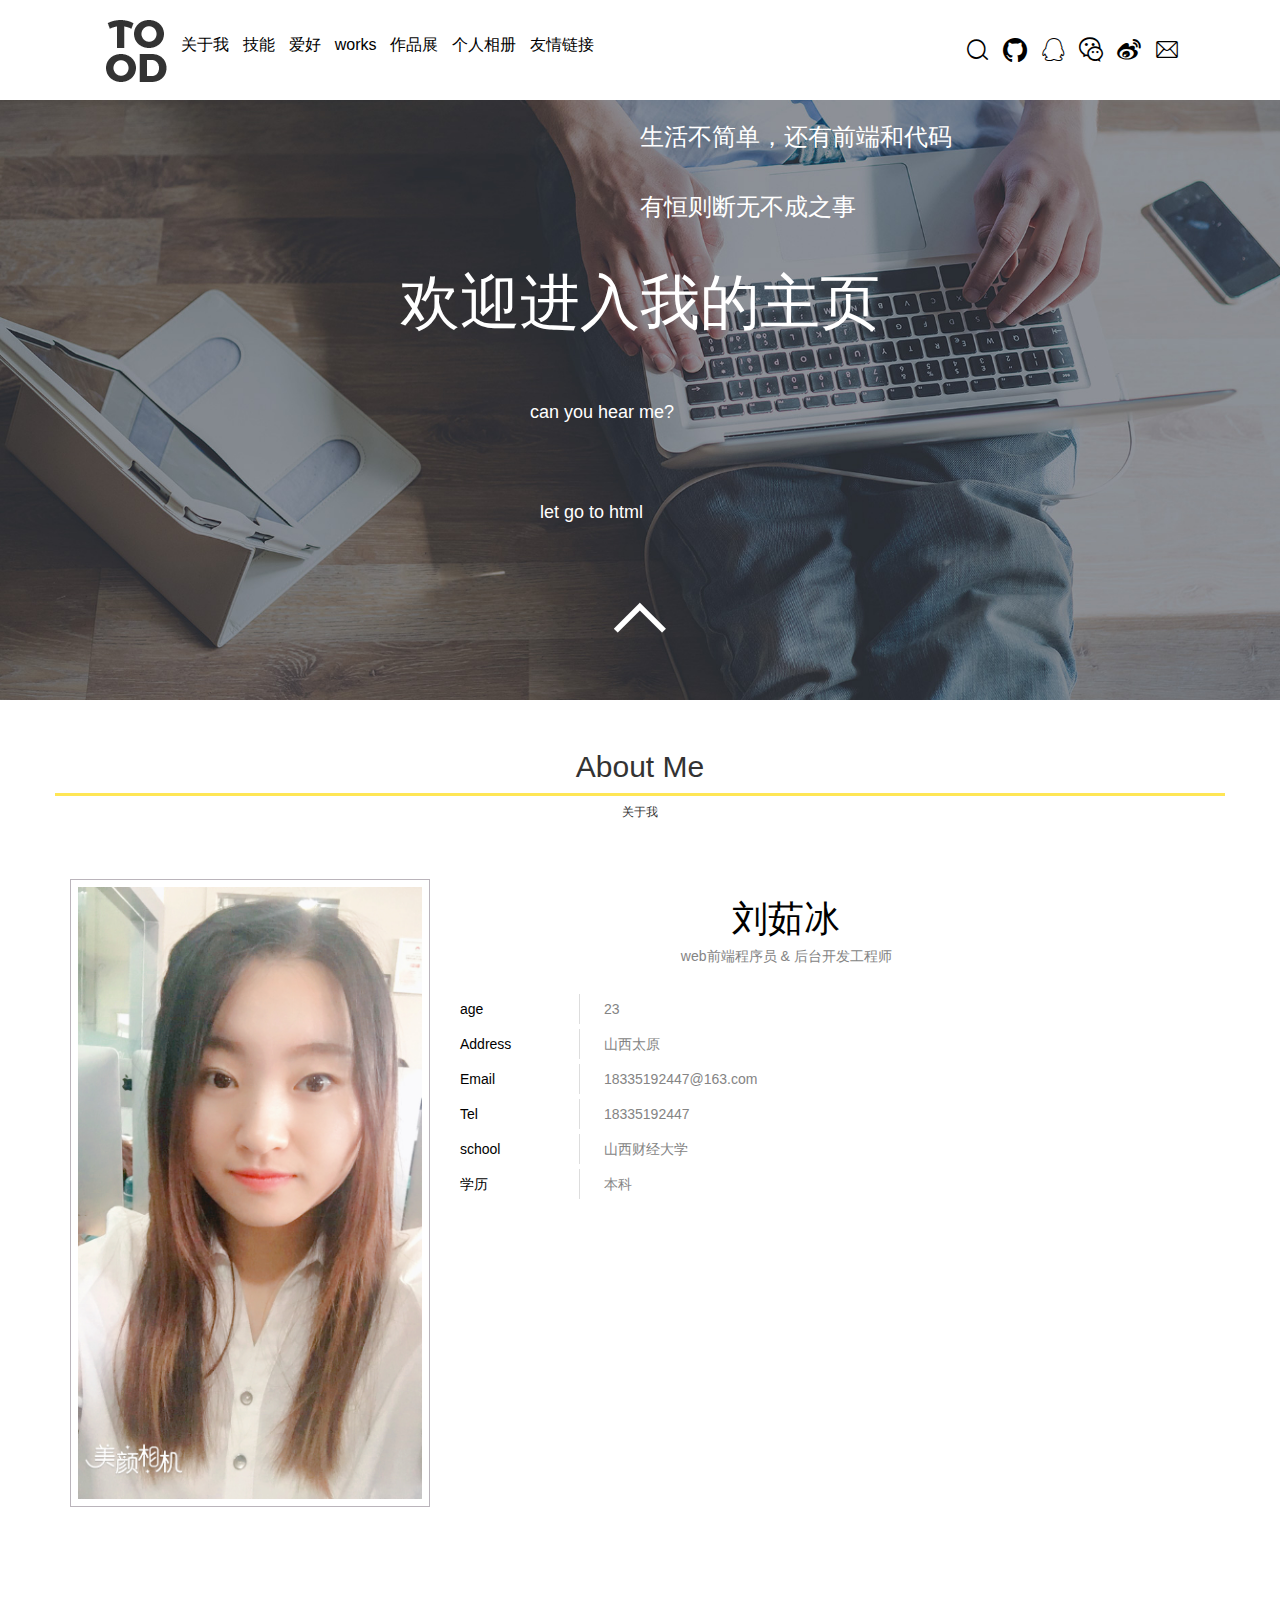
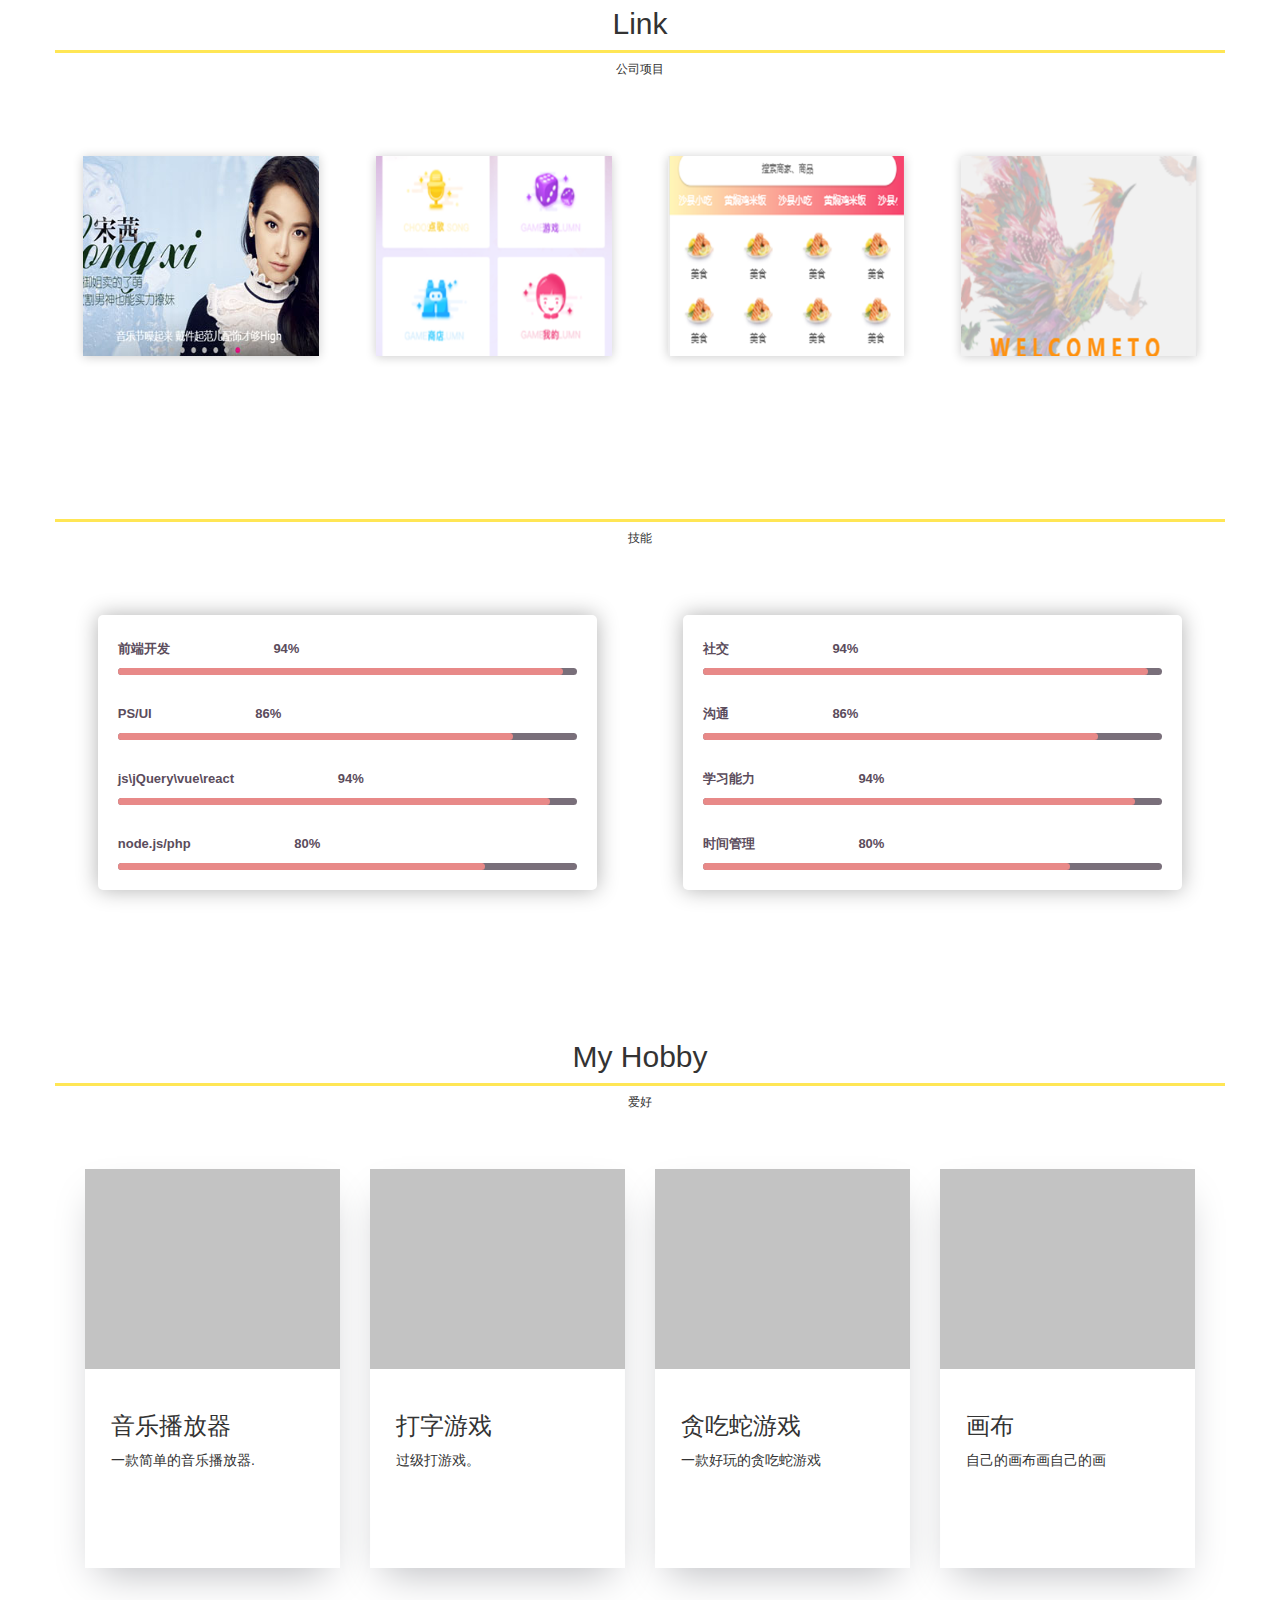
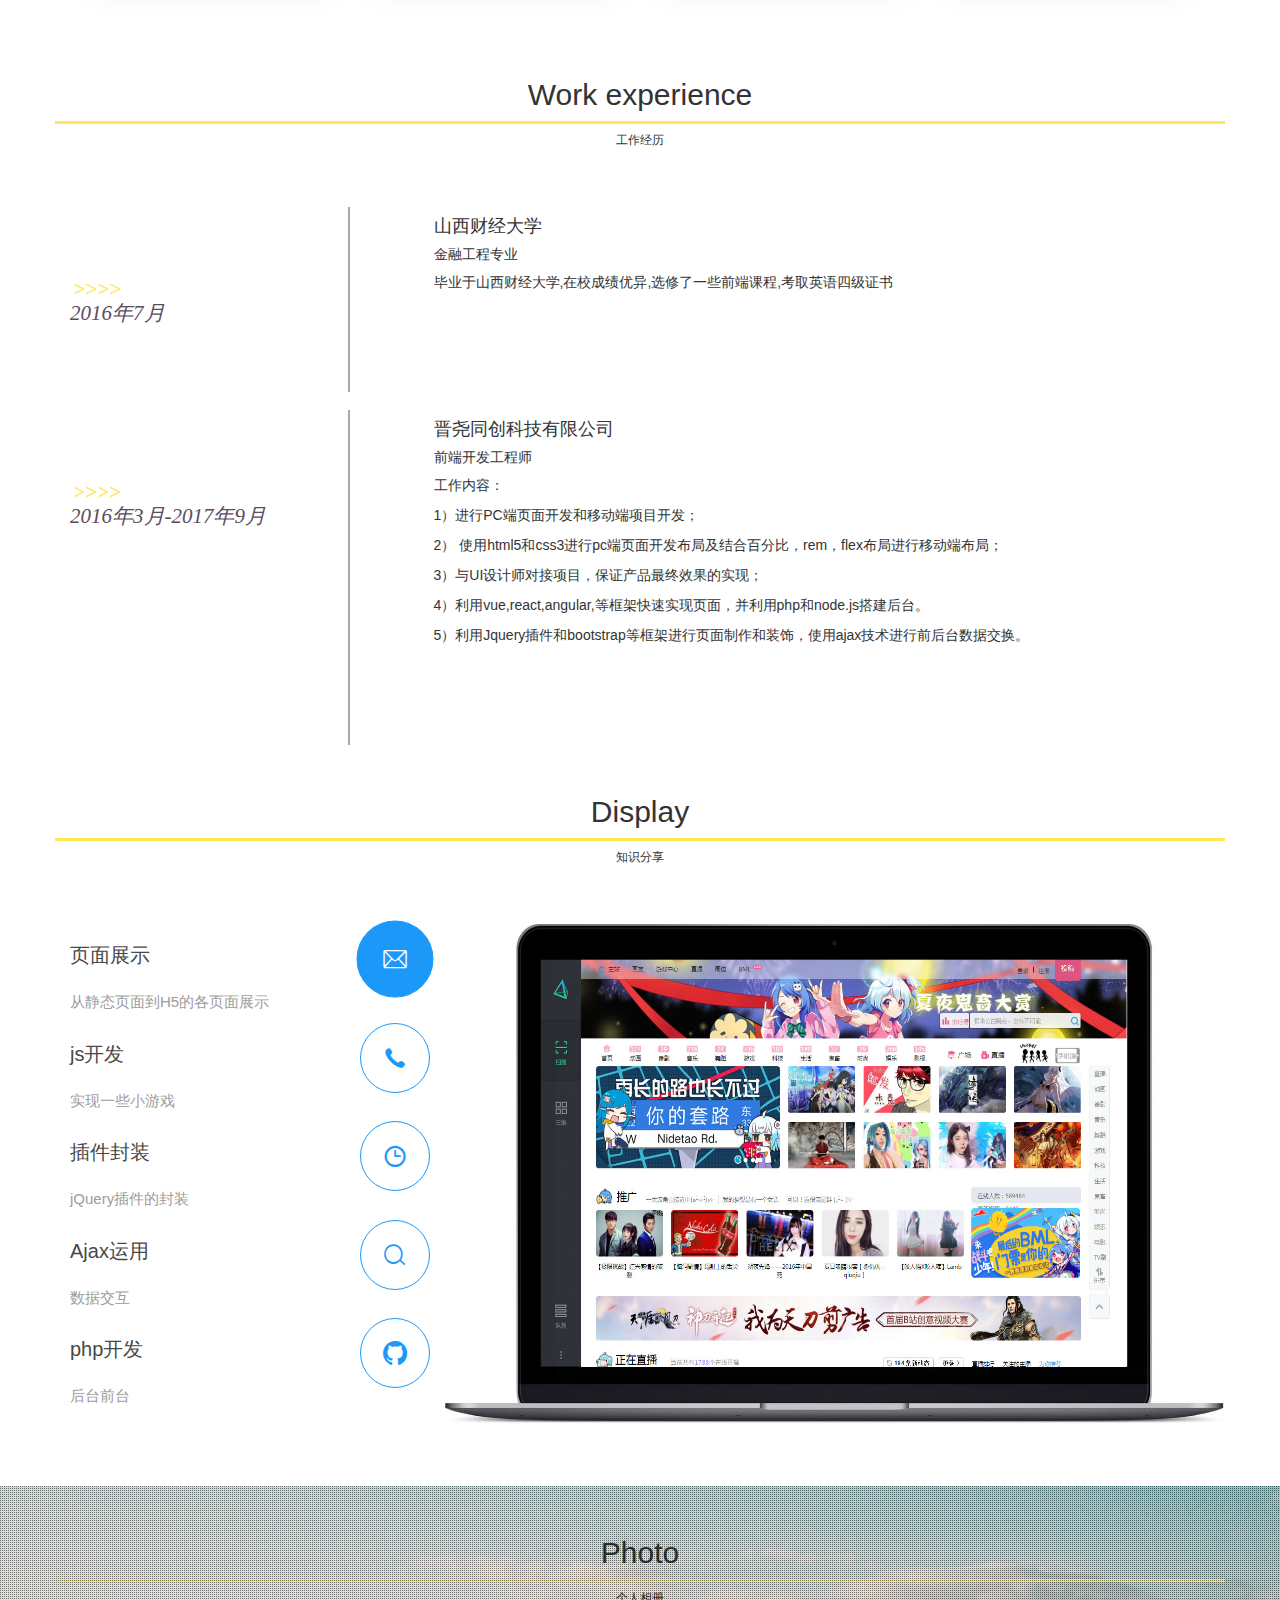
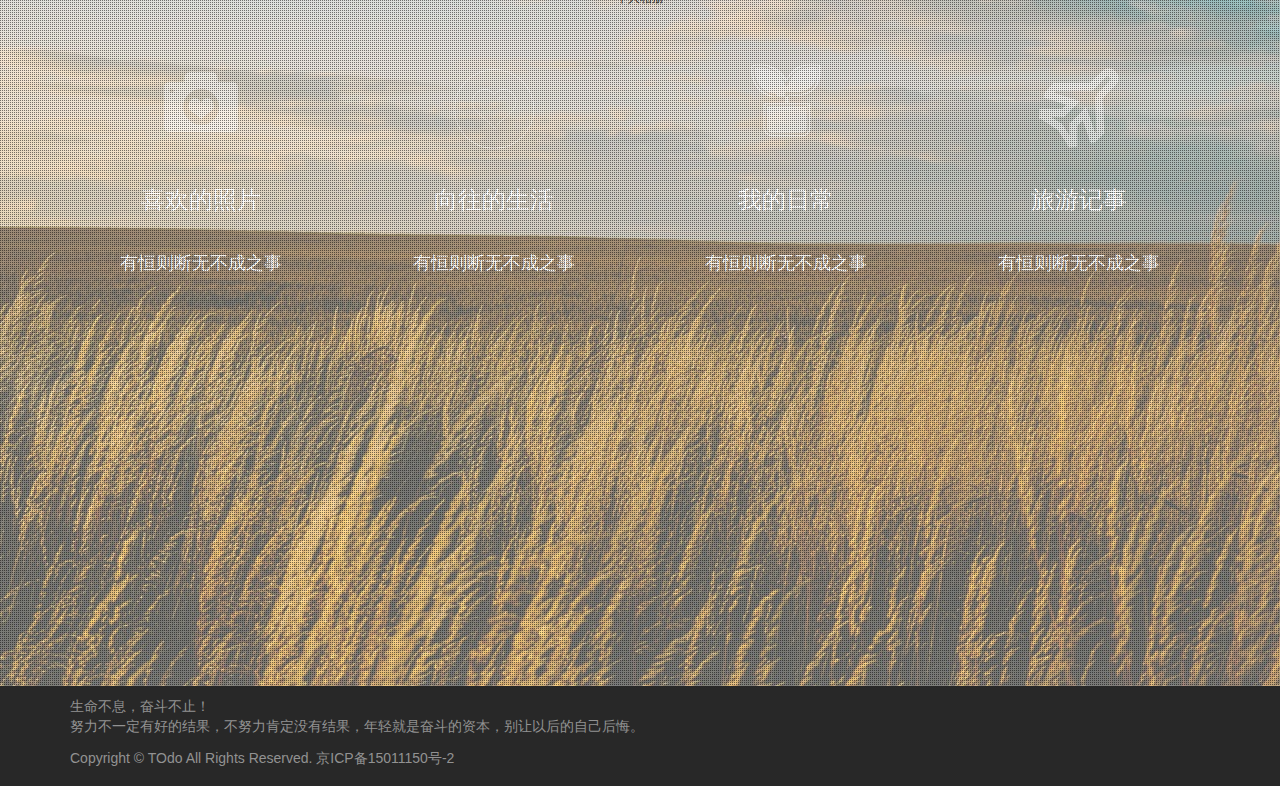
==== commit d08400dc: "'me'" ====
--- a/index.html
+++ b/index.html
@@ -119,7 +119,7 @@
 
                    <div class="row">
                        <div class="col-lg-4 col-sm-4 col-xs-12 col-xm-6">
-                           <img class="lazy" alt="" data-original="img/me01.jpg">
+                           <img class="lazy" alt="" data-original="img/me02.jpg">
                        </div>
                        <div class="col-lg-7 col-sm-7 col-xs-12 content">
                             <h1>刘茹冰</h1>
